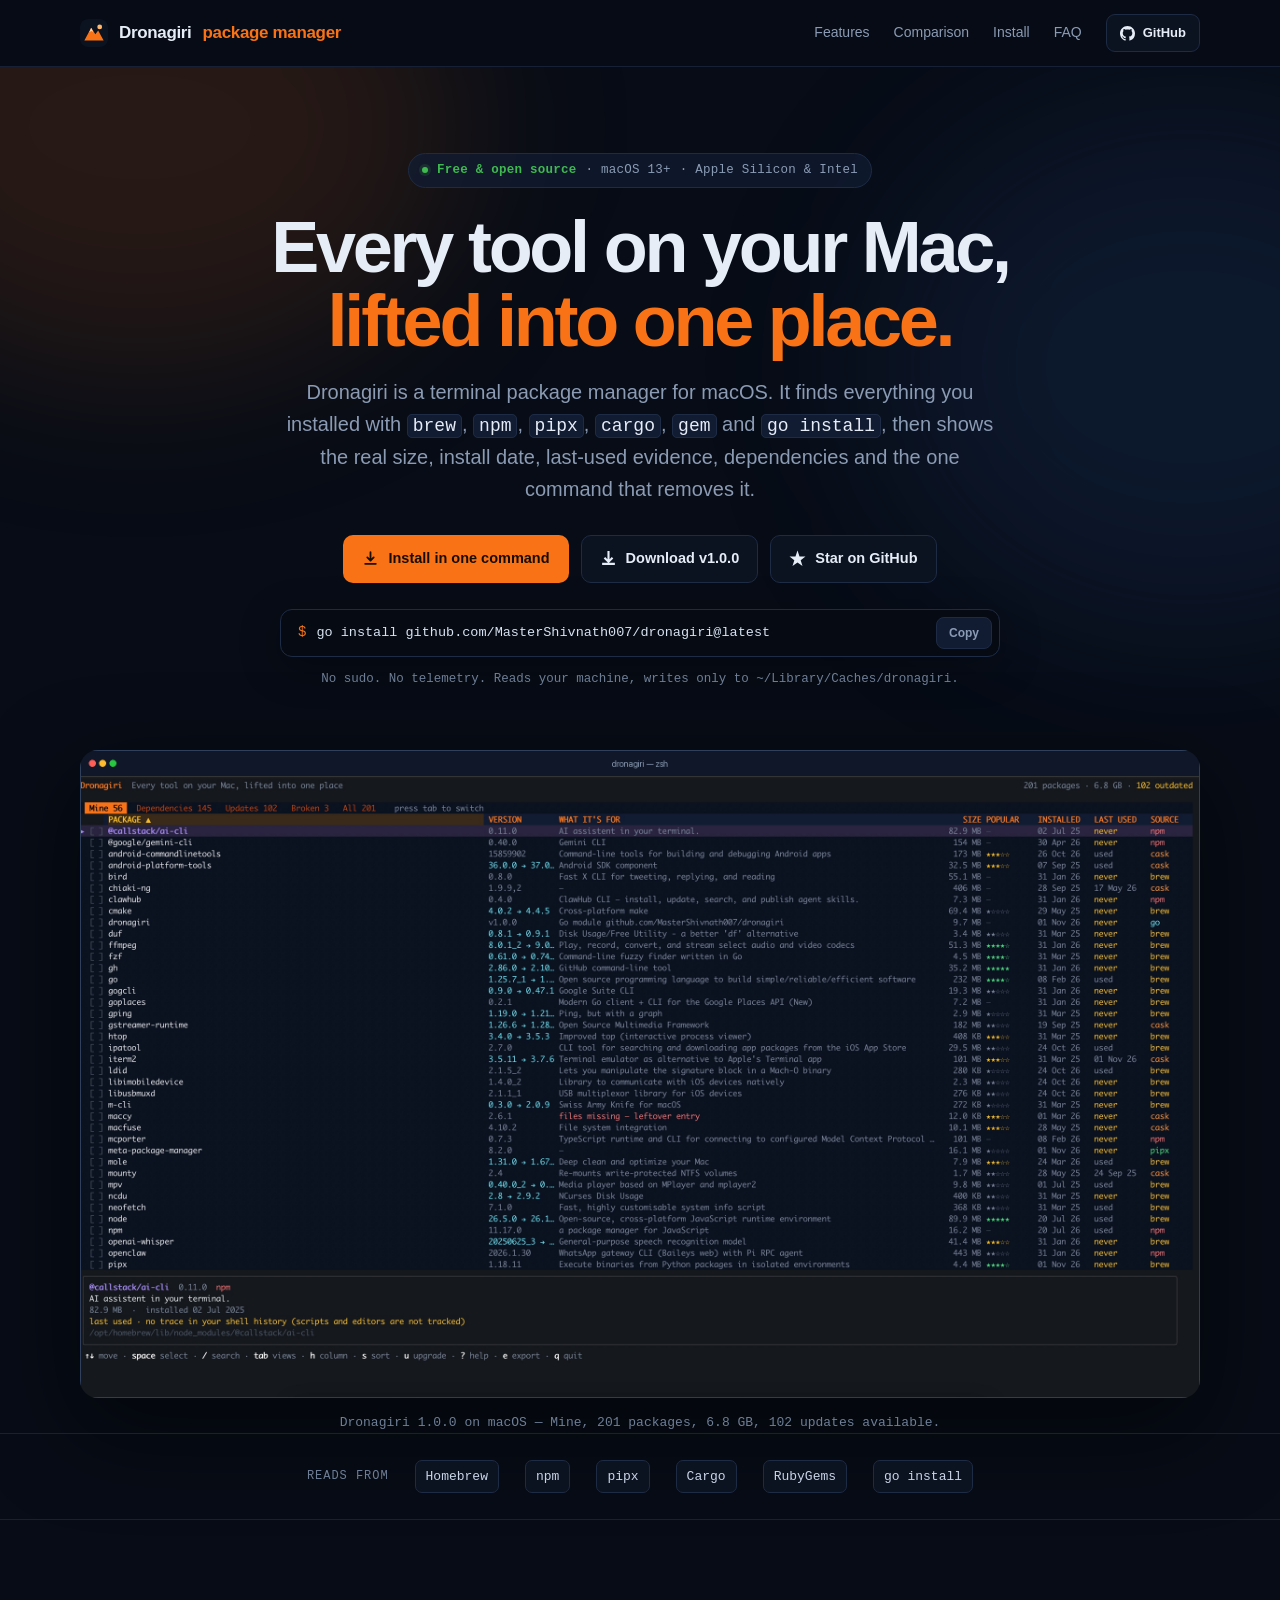
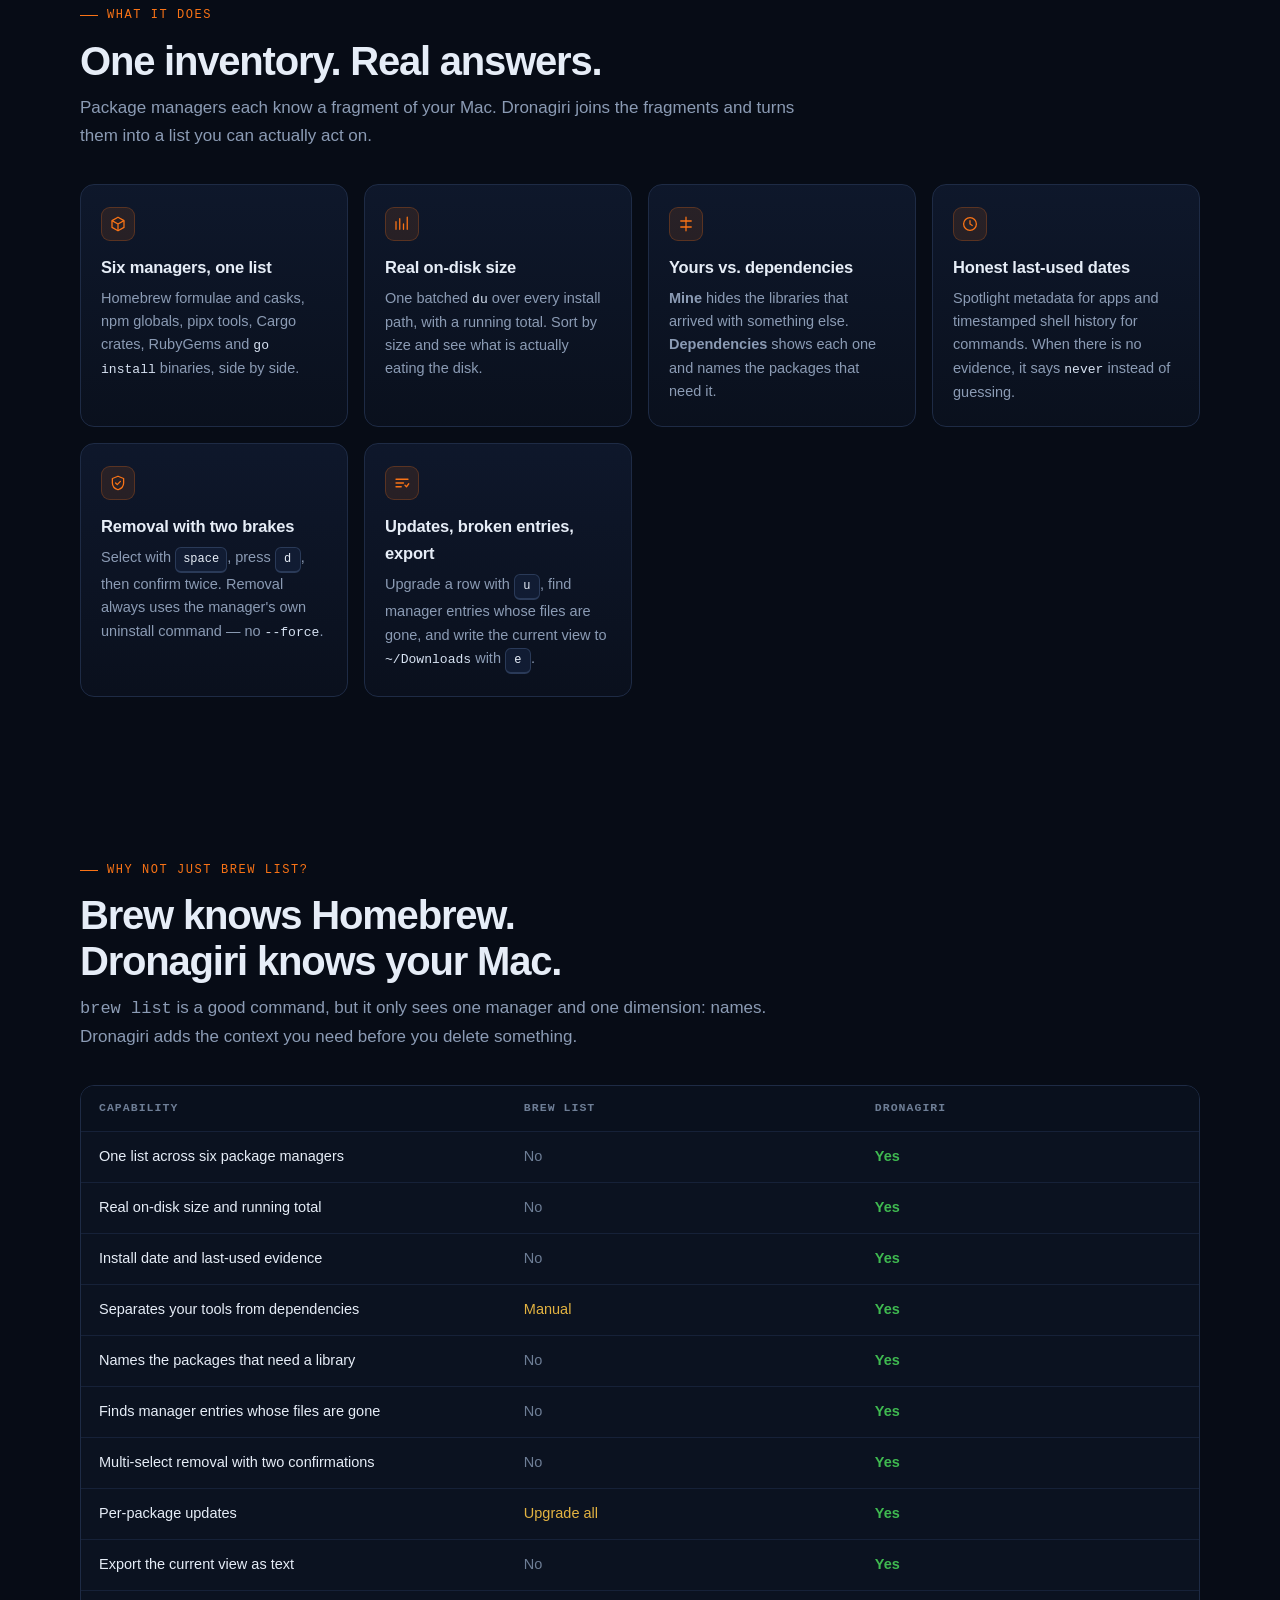
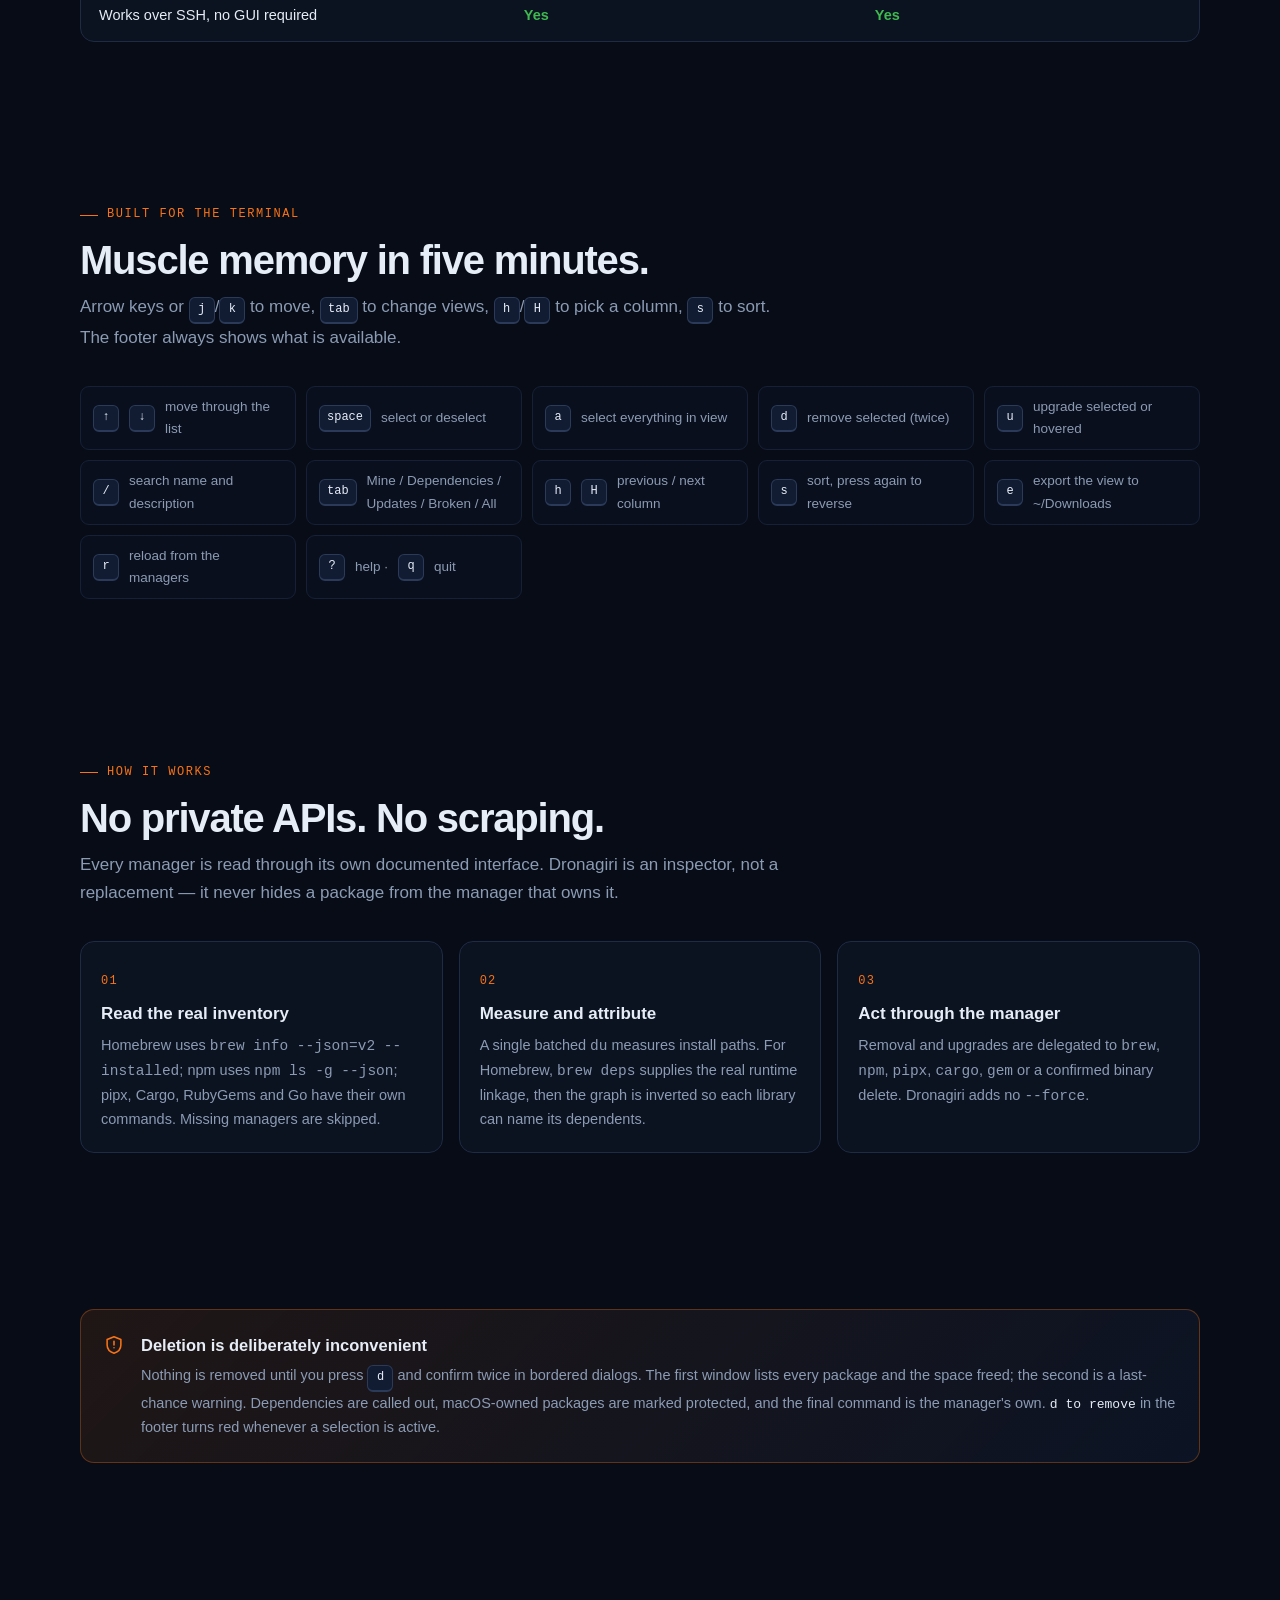
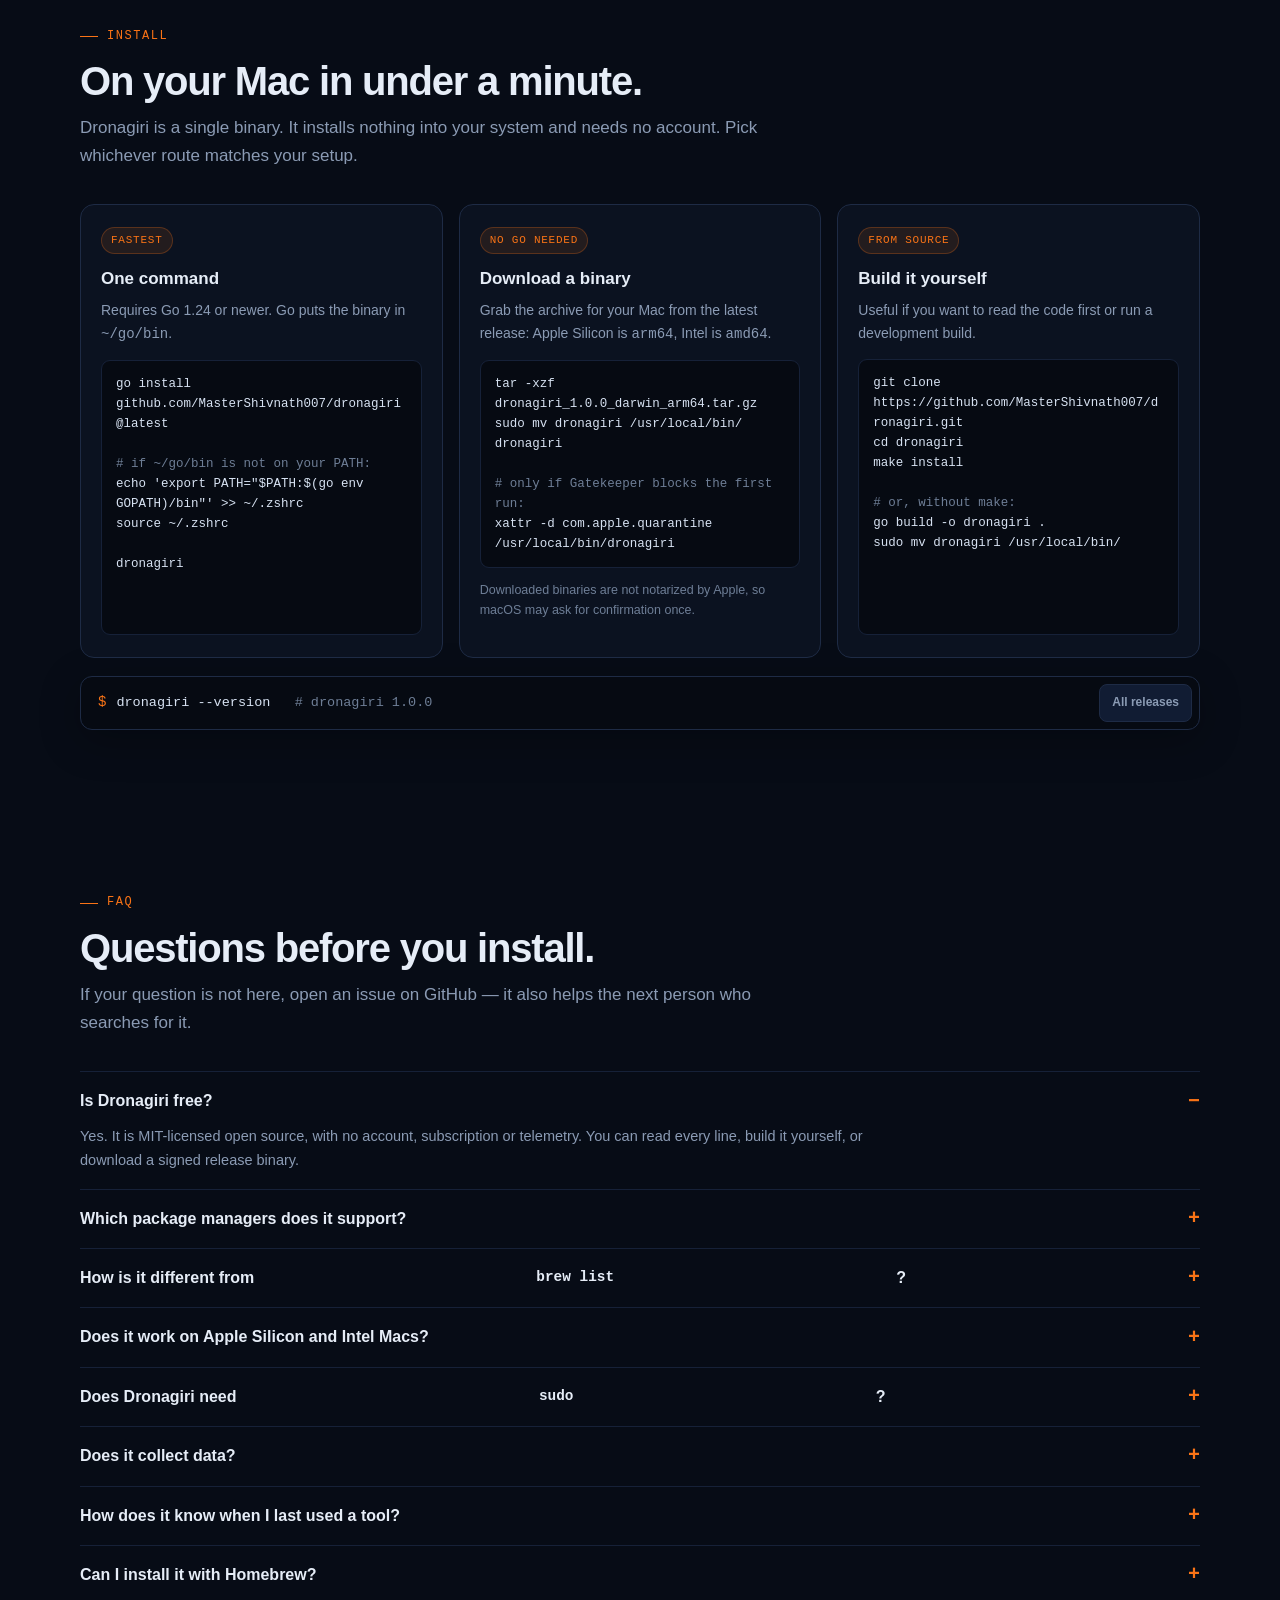
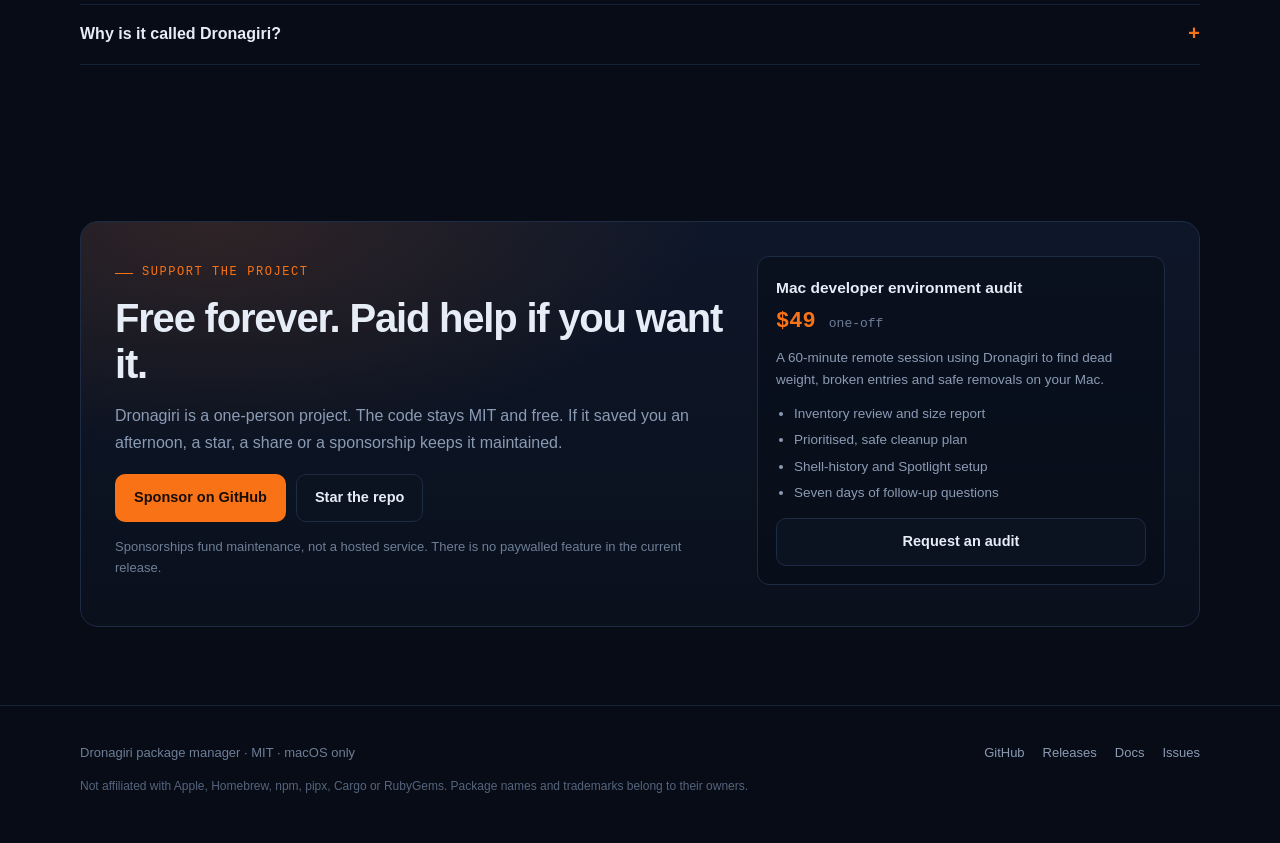
==== docs/index.html @ 725718dc "Add a product site, real screenshot and search metadata The GitHub page now leads with the actual TU" ====
<!doctype html>
<html lang="en">
<head>
<meta charset="utf-8">
<meta name="viewport" content="width=device-width, initial-scale=1">
<title>Dronagiri — macOS package manager for Homebrew, npm, pipx &amp; more</title>
<meta name="description" content="Dronagiri is a free, open-source macOS package manager for the terminal. See every Homebrew formula and cask, npm global, pipx tool, Cargo crate, RubyGem and Go binary in one list — with real disk size, install date, last-used evidence, dependencies and safe uninstall.">
<meta name="keywords" content="macOS package manager, Homebrew uninstaller, brew list alternative, uninstall Homebrew packages, clean up Mac disk space, Cydia for macOS, terminal package manager, npm global uninstall, pipx uninstall, Cargo uninstall, RubyGems, go install, Dronagiri">
<meta name="author" content="MasterShivnath007">
<meta name="robots" content="index, follow, max-image-preview:large">
<meta name="theme-color" content="#0B1220">
<link rel="canonical" href="https://mastershivnath007.github.io/dronagiri/">
<link rel="icon" href="mark.svg" type="image/svg+xml">
<link rel="apple-touch-icon" href="mark.svg">
<link rel="stylesheet" href="style.css">

<meta property="og:type" content="website">
<meta property="og:site_name" content="Dronagiri package manager">
<meta property="og:title" content="Dronagiri — every tool on your Mac, lifted into one place">
<meta property="og:description" content="A free, open-source macOS package manager for the terminal. Inspect and uninstall Homebrew, npm, pipx, Cargo, RubyGems and Go packages — with real sizes, dates, dependencies and two-step safety.">
<meta property="og:url" content="https://mastershivnath007.github.io/dronagiri/">
<meta property="og:image" content="https://mastershivnath007.github.io/dronagiri/og.png">
<meta property="og:image:width" content="1200">
<meta property="og:image:height" content="630">
<meta property="og:image:alt" content="Dronagiri package manager — every tool on your Mac, lifted into one place">

<meta name="twitter:card" content="summary_large_image">
<meta name="twitter:title" content="Dronagiri — macOS package manager for the terminal">
<meta name="twitter:description" content="One list for Homebrew, npm, pipx, Cargo, RubyGems and Go packages. Real sizes, install dates, last used, dependencies and safe removal.">
<meta name="twitter:image" content="https://mastershivnath007.github.io/dronagiri/og.png">

<script type="application/ld+json">
{
  "@context": "https://schema.org",
  "@graph": [
    {
      "@type": "SoftwareApplication",
      "name": "Dronagiri package manager",
      "alternateName": "Dronagiri",
      "applicationCategory": "DeveloperApplication",
      "applicationSubCategory": "Package manager",
      "operatingSystem": "macOS 13 or later",
      "softwareVersion": "1.0.0",
      "description": "A free, open-source macOS package manager for the terminal. It lists Homebrew formulae and casks, npm global packages, pipx tools, Cargo crates, RubyGems and Go binaries in one place, with real disk size, install date, last-used evidence, dependencies and safe removal.",
      "url": "https://mastershivnath007.github.io/dronagiri/",
      "downloadUrl": "https://github.com/MasterShivnath007/dronagiri/releases/latest",
      "codeRepository": "https://github.com/MasterShivnath007/dronagiri",
      "license": "https://opensource.org/licenses/MIT",
      "screenshot": "https://mastershivnath007.github.io/dronagiri/screenshot.png",
      "author": {
        "@type": "Person",
        "name": "MasterShivnath007",
        "url": "https://github.com/MasterShivnath007"
      },
      "offers": {
        "@type": "Offer",
        "price": "0",
        "priceCurrency": "USD"
      }
    },
    {
      "@type": "FAQPage",
      "mainEntity": [
        {
          "@type": "Question",
          "name": "Is Dronagiri free?",
          "acceptedAnswer": {
            "@type": "Answer",
            "text": "Yes. Dronagiri is free and open source under the MIT license. There is no account, no subscription, and no telemetry."
          }
        },
        {
          "@type": "Question",
          "name": "Which package managers does Dronagiri support?",
          "acceptedAnswer": {
            "@type": "Answer",
            "text": "Homebrew formulae and casks, npm global packages, pipx tools, Cargo crates, RubyGems and binaries installed with go install. Managers that are not installed are skipped rather than treated as errors."
          }
        },
        {
          "@type": "Question",
          "name": "How is Dronagiri different from brew list?",
          "acceptedAnswer": {
            "@type": "Answer",
            "text": "brew list only shows Homebrew. Dronagiri combines six package managers into one list and adds real on-disk size, install dates, last-used evidence, dependency attribution, broken-entry detection, multi-select removal, updates and export."
          }
        },
        {
          "@type": "Question",
          "name": "Does Dronagiri work on Apple Silicon and Intel Macs?",
          "acceptedAnswer": {
            "@type": "Answer",
            "text": "Yes. Release builds are provided for arm64 (Apple Silicon) and amd64 (Intel), and the app requires macOS 13 Ventura or later."
          }
        },
        {
          "@type": "Question",
          "name": "Does Dronagiri need sudo?",
          "acceptedAnswer": {
            "@type": "Answer",
            "text": "No for scanning or listing. Removing some casks can ask for your password because macOS owns those files, and Dronagiri always delegates removal to the package manager that installed the package."
          }
        },
        {
          "@type": "Question",
          "name": "Does Dronagiri collect data?",
          "acceptedAnswer": {
            "@type": "Answer",
            "text": "No. Dronagiri has no telemetry. Popularity stars come from Homebrew's public install analytics, which are downloaded in the background and cached locally for 14 days."
          }
        },
        {
          "@type": "Question",
          "name": "Can Dronagiri uninstall npm, pipx, Cargo and RubyGems packages?",
          "acceptedAnswer": {
            "@type": "Answer",
            "text": "Yes. Removal is always delegated to the manager that installed the package: brew uninstall, npm uninstall -g, pipx uninstall, cargo uninstall, gem uninstall, or deleting a go install binary after confirmation."
          }
        },
        {
          "@type": "Question",
          "name": "Can I install Dronagiri with Homebrew?",
          "acceptedAnswer": {
            "@type": "Answer",
            "text": "Not yet. Today you can install it with go install or download a release binary. A Homebrew tap is on the roadmap."
          }
        },
        {
          "@type": "Question",
          "name": "Why is it called Dronagiri?",
          "acceptedAnswer": {
            "@type": "Answer",
            "text": "In the Ramayana, Hanuman cannot identify the Sanjeevani herb, so he lifts the entire Dronagiri mountain and carries it to the battlefield. Dronagiri does the same for your Mac: instead of hunting through six package managers, it lifts the whole inventory into one place."
          }
        }
      ]
    }
  ]
}
</script>
</head>
<body>
<a class="skip" href="#main">Skip to content</a>

<header class="nav">
  <div class="wrap nav-inner">
    <a class="brand" href="./" aria-label="Dronagiri home">
      <img src="mark.svg" alt="" width="28" height="28">
      Dronagiri <span>package manager</span>
    </a>
    <nav class="nav-links" aria-label="Main">
      <a href="#features">Features</a>
      <a href="#compare">Comparison</a>
      <a href="#install">Install</a>
      <a href="#faq">FAQ</a>
      <a class="nav-cta" href="https://github.com/MasterShivnath007/dronagiri" target="_blank" rel="noopener">
        <svg viewBox="0 0 16 16" width="15" height="15" fill="currentColor" aria-hidden="true"><path d="M8 0C3.58 0 0 3.58 0 8c0 3.54 2.29 6.53 5.47 7.59.4.07.55-.17.55-.38 0-.19-.01-.82-.01-1.49-2.01.37-2.53-.49-2.69-.94-.09-.23-.48-.94-.82-1.13-.28-.15-.68-.52-.01-.53.63-.01 1.08.58 1.23.82.72 1.21 1.87.87 2.33.66.07-.52.28-.87.51-1.07-1.78-.2-3.64-.89-3.64-3.95 0-.87.31-1.59.82-2.15-.08-.2-.36-1.02.08-2.12 0 0 .67-.21 2.2.82.64-.18 1.32-.27 2-.27.68 0 1.36.09 2 .27 1.53-1.04 2.2-.82 2.2-.82.44 1.1.16 1.92.08 2.12.51.56.82 1.27.82 2.15 0 3.07-1.87 3.75-3.65 3.95.29.25.54.73.54 1.48 0 1.07-.01 1.93-.01 2.2 0 .21.15.46.55.38A8.01 8.01 0 0 0 16 8c0-4.42-3.58-8-8-8Z"/></svg>
        GitHub
      </a>
    </nav>
  </div>
</header>

<main id="main">

<section class="hero">
  <div class="wrap hero-inner">
    <div class="eyebrow"><span class="dot" aria-hidden="true"></span><b>Free &amp; open source</b> · macOS 13+<span class="hide-sm"> · Apple Silicon &amp; Intel</span></div>
    <h1>Every tool on your Mac,<br><span>lifted into one place.</span></h1>
    <p class="lede">
      Dronagiri is a terminal package manager for macOS. It finds everything you
      installed with <code>brew</code>, <code>npm</code>, <code>pipx</code>,
      <code>cargo</code>, <code>gem</code> and <code>go install</code>, then shows
      the real size, install date, last-used evidence, dependencies and the one
      command that removes it.
    </p>
    <div class="hero-actions">
      <a class="btn btn-primary" href="#install">
        <svg viewBox="0 0 16 16" fill="none" stroke="currentColor" stroke-width="1.7" aria-hidden="true"><path d="M8 2v8m0 0 3-3M8 10 5 7M3 13h10" stroke-linecap="round" stroke-linejoin="round"/></svg>
        Install in one command
      </a>
      <a class="btn btn-ghost" href="https://github.com/MasterShivnath007/dronagiri/releases/latest" target="_blank" rel="noopener">
        <svg viewBox="0 0 16 16" fill="currentColor" aria-hidden="true"><path d="M8 12.5 3.5 8l1.4-1.4L7 8.7V1h2v7.7l2.1-2.1L12.5 8 8 12.5ZM2 14v-2h12v2H2Z"/></svg>
        Download v1.0.0
      </a>
      <a class="btn btn-ghost" href="https://github.com/MasterShivnath007/dronagiri" target="_blank" rel="noopener">
        <svg viewBox="0 0 16 16" fill="currentColor" aria-hidden="true"><path d="M8 .5 9.9 6l5.6.2-4.5 3.4 1.7 5.4L8 11.7 3.3 15l1.7-5.4L.5 6.2 6.1 6 8 .5Z"/></svg>
        Star on GitHub
      </a>
    </div>
    <div class="cmd">
      <span class="prompt" aria-hidden="true">$</span>
      <code id="install-cmd">go install github.com/MasterShivnath007/dronagiri@latest</code>
      <button class="copy" type="button" data-copy="go install github.com/MasterShivnath007/dronagiri@latest">Copy</button>
    </div>
    <p class="hero-note">No sudo. No telemetry. Reads your machine, writes only to ~/Library/Caches/dronagiri.</p>
  </div>
</section>

<figure class="wrap shot">
  <img src="screenshot.png" width="2400" height="1388" alt="Dronagiri package manager running in Terminal on macOS: a navy table of 201 packages with orange tabs, sizes, popularity stars, install dates and a detail panel for @callstack/ai-cli.">
  <figcaption>Dronagiri 1.0.0 on macOS — Mine, 201 packages, 6.8 GB, 102 updates available.</figcaption>
</figure>

<div class="managers">
  <div class="wrap managers-inner">
    <span class="managers-label">Reads from</span>
    <span class="chip">Homebrew</span>
    <span class="chip">npm</span>
    <span class="chip">pipx</span>
    <span class="chip">Cargo</span>
    <span class="chip">RubyGems</span>
    <span class="chip">go install</span>
  </div>
</div>

<section id="features">
  <div class="wrap">
    <div class="section-head">
      <div class="kicker">What it does</div>
      <h2>One inventory. Real answers.</h2>
      <p>Package managers each know a fragment of your Mac. Dronagiri joins the fragments and turns them into a list you can actually act on.</p>
    </div>
    <div class="grid">
      <article class="card">
        <div class="icon"><svg viewBox="0 0 24 24" fill="none" stroke="currentColor" stroke-width="1.7" aria-hidden="true"><path d="M4 7.5 12 3l8 4.5v9L12 21l-8-4.5v-9Z" stroke-linejoin="round"/><path d="m4 7.5 8 4.5 8-4.5M12 12v9" stroke-linejoin="round"/></svg></div>
        <h3>Six managers, one list</h3>
        <p>Homebrew formulae and casks, npm globals, pipx tools, Cargo crates, RubyGems and <code>go install</code> binaries, side by side.</p>
      </article>
      <article class="card">
        <div class="icon"><svg viewBox="0 0 24 24" fill="none" stroke="currentColor" stroke-width="1.7" aria-hidden="true"><path d="M4 19V9m5 10V5m5 14v-7m5 7V3" stroke-linecap="round"/></svg></div>
        <h3>Real on-disk size</h3>
        <p>One batched <code>du</code> over every install path, with a running total. Sort by size and see what is actually eating the disk.</p>
      </article>
      <article class="card">
        <div class="icon"><svg viewBox="0 0 24 24" fill="none" stroke="currentColor" stroke-width="1.7" aria-hidden="true"><path d="M12 3v18M5 8h14M5 16h14" stroke-linecap="round"/></svg></div>
        <h3>Yours vs. dependencies</h3>
        <p><strong>Mine</strong> hides the libraries that arrived with something else. <strong>Dependencies</strong> shows each one and names the packages that need it.</p>
      </article>
      <article class="card">
        <div class="icon"><svg viewBox="0 0 24 24" fill="none" stroke="currentColor" stroke-width="1.7" aria-hidden="true"><circle cx="12" cy="12" r="8.5"/><path d="M12 7.5V12l3 2" stroke-linecap="round"/></svg></div>
        <h3>Honest last-used dates</h3>
        <p>Spotlight metadata for apps and timestamped shell history for commands. When there is no evidence, it says <code>never</code> instead of guessing.</p>
      </article>
      <article class="card">
        <div class="icon"><svg viewBox="0 0 24 24" fill="none" stroke="currentColor" stroke-width="1.7" aria-hidden="true"><path d="M12 3 4.5 6v6c0 4.4 3 7.5 7.5 9 4.5-1.5 7.5-4.6 7.5-9V6L12 3Z" stroke-linejoin="round"/><path d="m8.8 12 2.2 2.2 4.2-4.4" stroke-linecap="round" stroke-linejoin="round"/></svg></div>
        <h3>Removal with two brakes</h3>
        <p>Select with <kbd>space</kbd>, press <kbd>d</kbd>, then confirm twice. Removal always uses the manager's own uninstall command — no <code>--force</code>.</p>
      </article>
      <article class="card">
        <div class="icon"><svg viewBox="0 0 24 24" fill="none" stroke="currentColor" stroke-width="1.7" aria-hidden="true"><path d="M4 7h16M4 12h10M4 17h7" stroke-linecap="round"/><path d="m16 15 2 2 3-4" stroke-linecap="round" stroke-linejoin="round"/></svg></div>
        <h3>Updates, broken entries, export</h3>
        <p>Upgrade a row with <kbd>u</kbd>, find manager entries whose files are gone, and write the current view to <code>~/Downloads</code> with <kbd>e</kbd>.</p>
      </article>
    </div>
  </div>
</section>

<section id="compare">
  <div class="wrap">
    <div class="section-head">
      <div class="kicker">Why not just brew list?</div>
      <h2>Brew knows Homebrew.<br>Dronagiri knows your Mac.</h2>
      <p><code>brew list</code> is a good command, but it only sees one manager and one dimension: names. Dronagiri adds the context you need before you delete something.</p>
    </div>
    <div class="compare" role="region" aria-label="Comparison of brew list and Dronagiri" tabindex="0">
      <table>
        <thead>
          <tr><th scope="col">Capability</th><th scope="col">brew list</th><th scope="col">Dronagiri</th></tr>
        </thead>
        <tbody>
          <tr><td>One list across six package managers</td><td class="no">No</td><td class="yes">Yes</td></tr>
          <tr><td>Real on-disk size and running total</td><td class="no">No</td><td class="yes">Yes</td></tr>
          <tr><td>Install date and last-used evidence</td><td class="no">No</td><td class="yes">Yes</td></tr>
          <tr><td>Separates your tools from dependencies</td><td class="partial">Manual</td><td class="yes">Yes</td></tr>
          <tr><td>Names the packages that need a library</td><td class="no">No</td><td class="yes">Yes</td></tr>
          <tr><td>Finds manager entries whose files are gone</td><td class="no">No</td><td class="yes">Yes</td></tr>
          <tr><td>Multi-select removal with two confirmations</td><td class="no">No</td><td class="yes">Yes</td></tr>
          <tr><td>Per-package updates</td><td class="partial">Upgrade all</td><td class="yes">Yes</td></tr>
          <tr><td>Export the current view as text</td><td class="no">No</td><td class="yes">Yes</td></tr>
          <tr><td>Works over SSH, no GUI required</td><td class="yes">Yes</td><td class="yes">Yes</td></tr>
        </tbody>
      </table>
    </div>
  </div>
</section>

<section id="keys">
  <div class="wrap">
    <div class="section-head">
      <div class="kicker">Built for the terminal</div>
      <h2>Muscle memory in five minutes.</h2>
      <p>Arrow keys or <kbd>j</kbd>/<kbd>k</kbd> to move, <kbd>tab</kbd> to change views, <kbd>h</kbd>/<kbd>H</kbd> to pick a column, <kbd>s</kbd> to sort. The footer always shows what is available.</p>
    </div>
    <div class="keys">
      <div class="key"><kbd>↑</kbd><kbd>↓</kbd> move through the list</div>
      <div class="key"><kbd>space</kbd> select or deselect</div>
      <div class="key"><kbd>a</kbd> select everything in view</div>
      <div class="key"><kbd>d</kbd> remove selected (twice)</div>
      <div class="key"><kbd>u</kbd> upgrade selected or hovered</div>
      <div class="key"><kbd>/</kbd> search name and description</div>
      <div class="key"><kbd>tab</kbd> Mine / Dependencies / Updates / Broken / All</div>
      <div class="key"><kbd>h</kbd><kbd>H</kbd> previous / next column</div>
      <div class="key"><kbd>s</kbd> sort, press again to reverse</div>
      <div class="key"><kbd>e</kbd> export the view to ~/Downloads</div>
      <div class="key"><kbd>r</kbd> reload from the managers</div>
      <div class="key"><kbd>?</kbd> help · <kbd>q</kbd> quit</div>
    </div>
  </div>
</section>

<section id="how">
  <div class="wrap">
    <div class="section-head">
      <div class="kicker">How it works</div>
      <h2>No private APIs. No scraping.</h2>
      <p>Every manager is read through its own documented interface. Dronagiri is an inspector, not a replacement — it never hides a package from the manager that owns it.</p>
    </div>
    <div class="steps">
      <article class="step">
        <h3>Read the real inventory</h3>
        <p>Homebrew uses <code>brew info --json=v2 --installed</code>; npm uses <code>npm ls -g --json</code>; pipx, Cargo, RubyGems and Go have their own commands. Missing managers are skipped.</p>
      </article>
      <article class="step">
        <h3>Measure and attribute</h3>
        <p>A single batched <code>du</code> measures install paths. For Homebrew, <code>brew deps</code> supplies the real runtime linkage, then the graph is inverted so each library can name its dependents.</p>
      </article>
      <article class="step">
        <h3>Act through the manager</h3>
        <p>Removal and upgrades are delegated to <code>brew</code>, <code>npm</code>, <code>pipx</code>, <code>cargo</code>, <code>gem</code> or a confirmed binary delete. Dronagiri adds no <code>--force</code>.</p>
      </article>
    </div>
  </div>
</section>

<section id="safety">
  <div class="wrap">
    <div class="callout">
      <svg viewBox="0 0 24 24" fill="none" stroke="currentColor" stroke-width="1.7" aria-hidden="true"><path d="M12 3 4.5 6v6c0 4.4 3 7.5 7.5 9 4.5-1.5 7.5-4.6 7.5-9V6L12 3Z" stroke-linejoin="round"/><path d="M12 8v4m0 3h.01" stroke-linecap="round"/></svg>
      <div>
        <h3>Deletion is deliberately inconvenient</h3>
        <p>Nothing is removed until you press <kbd>d</kbd> and confirm twice in bordered dialogs. The first window lists every package and the space freed; the second is a last-chance warning. Dependencies are called out, macOS-owned packages are marked protected, and the final command is the manager's own. <code>d to remove</code> in the footer turns red whenever a selection is active.</p>
      </div>
    </div>
  </div>
</section>

<section id="install">
  <div class="wrap">
    <div class="section-head">
      <div class="kicker">Install</div>
      <h2>On your Mac in under a minute.</h2>
      <p>Dronagiri is a single binary. It installs nothing into your system and needs no account. Pick whichever route matches your setup.</p>
    </div>
    <div class="install-grid">
      <article class="install-card">
        <span class="tag">Fastest</span>
        <h3>One command</h3>
        <p>Requires Go 1.24 or newer. Go puts the binary in <code>~/go/bin</code>.</p>
        <pre><code>go install github.com/MasterShivnath007/dronagiri@latest

<span class="c"># if ~/go/bin is not on your PATH:</span>
echo 'export PATH="$PATH:$(go env GOPATH)/bin"' &gt;&gt; ~/.zshrc
source ~/.zshrc

dronagiri</code></pre>
      </article>
      <article class="install-card">
        <span class="tag">No Go needed</span>
        <h3>Download a binary</h3>
        <p>Grab the archive for your Mac from the latest release: Apple Silicon is <code>arm64</code>, Intel is <code>amd64</code>.</p>
        <pre><code>tar -xzf dronagiri_1.0.0_darwin_arm64.tar.gz
sudo mv dronagiri /usr/local/bin/
dronagiri

<span class="c"># only if Gatekeeper blocks the first run:</span>
xattr -d com.apple.quarantine /usr/local/bin/dronagiri</code></pre>
        <p class="note">Downloaded binaries are not notarized by Apple, so macOS may ask for confirmation once.</p>
      </article>
      <article class="install-card">
        <span class="tag">From source</span>
        <h3>Build it yourself</h3>
        <p>Useful if you want to read the code first or run a development build.</p>
        <pre><code>git clone https://github.com/MasterShivnath007/dronagiri.git
cd dronagiri
make install

<span class="c"># or, without make:</span>
go build -o dronagiri .
sudo mv dronagiri /usr/local/bin/</code></pre>
      </article>
    </div>
    <div class="cmd" style="margin-left:0;margin-right:0;max-width:none;margin-top:18px">
      <span class="prompt" aria-hidden="true">$</span>
      <code>dronagiri --version &nbsp; <span style="color:#6e7e96"># dronagiri 1.0.0</span></code>
      <a class="copy" href="https://github.com/MasterShivnath007/dronagiri/releases/latest" target="_blank" rel="noopener" style="text-decoration:none">All releases</a>
    </div>
  </div>
</section>

<section id="faq">
  <div class="wrap">
    <div class="section-head">
      <div class="kicker">FAQ</div>
      <h2>Questions before you install.</h2>
      <p>If your question is not here, open an issue on GitHub — it also helps the next person who searches for it.</p>
    </div>
    <div class="faq">
      <details open>
        <summary>Is Dronagiri free?</summary>
        <p>Yes. It is MIT-licensed open source, with no account, subscription or telemetry. You can read every line, build it yourself, or download a signed release binary.</p>
      </details>
      <details>
        <summary>Which package managers does it support?</summary>
        <p>Homebrew formulae and casks, npm global packages, pipx tools, Cargo crates, RubyGems and binaries installed with <code>go install</code>. Managers that are not installed are skipped rather than treated as errors, so a Mac with only Homebrew still works.</p>
      </details>
      <details>
        <summary>How is it different from <code>brew list</code>?</summary>
        <p><code>brew list</code> only sees Homebrew and only prints names. Dronagiri combines six managers into one table and adds real on-disk size, install dates, last-used evidence, dependency attribution, broken-entry detection, multi-select removal, per-package updates and export.</p>
      </details>
      <details>
        <summary>Does it work on Apple Silicon and Intel Macs?</summary>
        <p>Yes. Releases include separate <code>arm64</code> (Apple Silicon) and <code>amd64</code> (Intel) builds. The minimum is macOS 13 Ventura, and it runs over SSH without a GUI.</p>
      </details>
      <details>
        <summary>Does Dronagiri need <code>sudo</code>?</summary>
        <p>No for scanning or listing. Removing some casks can ask for your password because macOS owns those files. Dronagiri never deletes package files itself — it calls the manager that installed the package.</p>
      </details>
      <details>
        <summary>Does it collect data?</summary>
        <p>No. There is no telemetry. Popularity stars come from Homebrew's public install analytics; the datasets are downloaded in the background and cached locally for 14 days. Nothing about your installed packages is sent anywhere.</p>
      </details>
      <details>
        <summary>How does it know when I last used a tool?</summary>
        <p>It uses two honest signals: Spotlight's <code>kMDItemLastUsedDate</code> for <code>.app</code> bundles, and timestamped shell history for commands. When neither exists it shows <code>never</code> — meaning no trace in your history, not proof that the tool is unused. The detail panel spells this out.</p>
      </details>
      <details>
        <summary>Can I install it with Homebrew?</summary>
        <p>Not yet. Today the options are <code>go install</code>, a release binary, or building from source. A Homebrew tap is on the roadmap.</p>
      </details>
      <details>
        <summary>Why is it called Dronagiri?</summary>
        <p>In the Ramayana, Hanuman cannot tell which herb will save Lakshmana, so he lifts the entire Dronagiri mountain and carries it to the battlefield. That is the idea here: instead of hunting through six package managers, lift the whole inventory into one place and choose from it.</p>
      </details>
    </div>
  </div>
</section>

<section id="support">
  <div class="wrap">
    <div class="support">
      <div class="support-grid">
        <div>
          <div class="kicker">Support the project</div>
          <h2>Free forever. Paid help if you want it.</h2>
          <p>Dronagiri is a one-person project. The code stays MIT and free. If it saved you an afternoon, a star, a share or a sponsorship keeps it maintained.</p>
          <div class="support-actions">
            <a class="btn btn-primary" href="https://github.com/sponsors/MasterShivnath007" target="_blank" rel="noopener">Sponsor on GitHub</a>
            <a class="btn btn-ghost" href="https://github.com/MasterShivnath007/dronagiri" target="_blank" rel="noopener">Star the repo</a>
          </div>
          <p style="font-size:13px;color:var(--faint);margin-top:14px">Sponsorships fund maintenance, not a hosted service. There is no paywalled feature in the current release.</p>
        </div>
        <div class="support-box">
          <h3>Mac developer environment audit</h3>
          <div class="price">$49 <span style="font-size:13px;color:var(--faint);font-weight:400">one-off</span></div>
          <p>A 60-minute remote session using Dronagiri to find dead weight, broken entries and safe removals on your Mac.</p>
          <ul>
            <li>Inventory review and size report</li>
            <li>Prioritised, safe cleanup plan</li>
            <li>Shell-history and Spotlight setup</li>
            <li>Seven days of follow-up questions</li>
          </ul>
          <a class="btn btn-ghost" style="width:100%" href="https://github.com/MasterShivnath007/dronagiri/issues/new?title=Mac%20cleanup%20request&body=What%20would%20you%20like%20cleaned%20up%3F%0A%0AMac%20model%3A%0AmacOS%20version%3A%0AApprox.%20free%20space%3A" target="_blank" rel="noopener">Request an audit</a>
        </div>
      </div>
    </div>
  </div>
</section>

</main>

<footer>
  <div class="wrap footer-inner">
    <div>Dronagiri package manager · MIT · macOS only</div>
    <div class="footer-links">
      <a href="https://github.com/MasterShivnath007/dronagiri">GitHub</a>
      <a href="https://github.com/MasterShivnath007/dronagiri/releases/latest">Releases</a>
      <a href="https://github.com/MasterShivnath007/dronagiri/blob/main/README.md">Docs</a>
      <a href="https://github.com/MasterShivnath007/dronagiri/issues">Issues</a>
    </div>
  </div>
  <div class="wrap" style="margin-top:14px;color:#55647c;font-size:12px">Not affiliated with Apple, Homebrew, npm, pipx, Cargo or RubyGems. Package names and trademarks belong to their owners.</div>
</footer>

<script>
  document.querySelectorAll('[data-copy]').forEach(function (button) {
    button.addEventListener('click', function () {
      var text = button.getAttribute('data-copy');
      var done = function () {
        var old = button.textContent;
        button.textContent = 'Copied';
        button.classList.add('done');
        window.setTimeout(function () {
          button.textContent = old;
          button.classList.remove('done');
        }, 1600);
      };
      if (navigator.clipboard && window.isSecureContext) {
        navigator.clipboard.writeText(text).then(done, fallback);
      } else {
        fallback();
      }
      function fallback() {
        var area = document.createElement('textarea');
        area.value = text;
        area.style.position = 'fixed';
        area.style.opacity = '0';
        document.body.appendChild(area);
        area.select();
        try { document.execCommand('copy'); done(); } catch (e) {}
        document.body.removeChild(area);
      }
    });
  });
</script>
</body>
</html>
---- docs/style.css ----
:root {
  color-scheme: dark;
  --bg: #070c16;
  --panel: #0b1220;
  --panel-2: #111c33;
  --panel-3: #16233d;
  --line: #1e2b45;
  --line-soft: #162138;
  --text: #e6edf7;
  --muted: #8b9bb4;
  --faint: #6e7e96;
  --orange: #f97316;
  --orange-soft: #ffb86b;
  --gold: #e3b341;
  --green: #3fb950;
  --red: #f85149;
  --mono: ui-monospace, SFMono-Regular, "SF Mono", Menlo, Consolas, "Liberation Mono", monospace;
  --sans: -apple-system, BlinkMacSystemFont, "Segoe UI", Helvetica, Arial, sans-serif;
  --shadow: 0 30px 90px rgba(0, 0, 0, .55);
}

* { box-sizing: border-box; }
html { scroll-behavior: smooth; }
body {
  margin: 0;
  background: var(--bg);
  color: var(--text);
  font-family: var(--sans);
  font-size: 16px;
  line-height: 1.65;
  -webkit-font-smoothing: antialiased;
  text-rendering: optimizeLegibility;
}
a { color: var(--orange-soft); text-decoration: none; }
a:hover { color: #ffd7a8; }
img { max-width: 100%; height: auto; }
code, kbd, pre { font-family: var(--mono); }
::selection { background: rgba(249, 115, 22, .32); color: #fff; }

.wrap { width: min(1120px, calc(100% - 48px)); margin: 0 auto; }
.skip { position: absolute; left: -999px; top: 0; background: var(--orange); color: #111; padding: 8px 14px; border-radius: 0 0 8px 0; z-index: 20; }
.skip:focus { left: 0; }

/* nav */
.nav {
  position: sticky;
  top: 0;
  z-index: 10;
  background: rgba(7, 12, 22, .82);
  backdrop-filter: blur(14px);
  -webkit-backdrop-filter: blur(14px);
  border-bottom: 1px solid var(--line-soft);
}
.nav-inner { display: flex; align-items: center; gap: 18px; height: 66px; }
.brand { display: flex; align-items: center; gap: 11px; color: var(--text); font-weight: 700; letter-spacing: -.02em; font-size: 17px; white-space: nowrap; }
.brand img { width: 28px; height: 28px; border-radius: 8px; }
.brand span { color: var(--orange); font-weight: 600; }
.nav-links { display: flex; align-items: center; gap: 24px; margin-left: auto; font-size: 14px; color: var(--muted); }
.nav-links a { color: var(--muted); }
.nav-links a:hover { color: var(--text); }
.nav-cta { display: inline-flex; align-items: center; gap: 8px; border: 1px solid var(--line); background: var(--panel); color: var(--text) !important; padding: 7px 13px; border-radius: 9px; font-size: 13px; font-weight: 600; }
.nav-cta:hover { border-color: var(--orange); background: var(--panel-2); }

/* hero */
.hero { position: relative; padding: 86px 0 30px; overflow: hidden; }
.hero::before,
.hero::after { content: ""; position: absolute; pointer-events: none; border-radius: 50%; filter: blur(90px); z-index: -1; }
.hero::before { width: 640px; height: 480px; left: -180px; top: -180px; background: rgba(249, 115, 22, .13); }
.hero::after { width: 620px; height: 520px; right: -220px; top: 40px; background: rgba(46, 86, 160, .16); }
.hero-inner { max-width: 880px; margin: 0 auto; text-align: center; }
.eyebrow {
  display: inline-flex; align-items: center; gap: 9px;
  font-family: var(--mono); font-size: 12.5px; letter-spacing: .02em;
  color: var(--muted); background: rgba(17, 28, 51, .72);
  border: 1px solid var(--line); border-radius: 999px; padding: 6px 13px;
}
.eyebrow b { color: var(--green); font-weight: 600; }
.dot { width: 6px; height: 6px; border-radius: 50%; background: var(--green); box-shadow: 0 0 0 3px rgba(63, 185, 80, .14); }
h1 {
  margin: 22px 0 18px;
  font-size: clamp(40px, 6.6vw, 72px);
  line-height: 1.03;
  letter-spacing: -.045em;
  font-weight: 800;
}
h1 span { color: var(--orange); }
.lede { max-width: 730px; margin: 0 auto; color: var(--muted); font-size: clamp(16px, 1.9vw, 20px); line-height: 1.6; }
.lede code { color: var(--text); background: var(--panel-2); border: 1px solid var(--line); border-radius: 5px; padding: 1px 5px; font-size: .9em; }
.hero-actions { display: flex; flex-wrap: wrap; justify-content: center; gap: 12px; margin-top: 30px; }
.btn {
  display: inline-flex; align-items: center; justify-content: center; gap: 9px;
  border-radius: 10px; padding: 11px 18px; font-weight: 650; font-size: 14.5px;
  border: 1px solid transparent; transition: transform .12s ease, background .12s ease, border-color .12s ease;
}
.btn:hover { transform: translateY(-1px); }
.btn-primary { background: var(--orange); color: #180d04; }
.btn-primary:hover { background: #ff8a3d; color: #180d04; }
.btn-ghost { background: var(--panel); border-color: var(--line); color: var(--text); }
.btn-ghost:hover { background: var(--panel-2); border-color: #2e4166; color: var(--text); }
.btn svg { width: 17px; height: 17px; }

.cmd {
  display: flex; align-items: center; gap: 10px;
  max-width: 720px; margin: 26px auto 0;
  background: #060a12; border: 1px solid var(--line); border-radius: 12px;
  padding: 7px 7px 7px 17px; text-align: left;
  box-shadow: 0 10px 40px rgba(0, 0, 0, .28);
}
.cmd .prompt { color: var(--orange); font-family: var(--mono); font-size: 14px; }
.cmd code { flex: 1; min-width: 0; overflow-x: auto; white-space: nowrap; color: #d7e2f2; font-size: 13.5px; }
.copy {
  flex: none; border: 1px solid var(--line); background: var(--panel-2); color: var(--muted);
  font-size: 12px; font-weight: 600; padding: 8px 12px; border-radius: 8px; cursor: pointer;
}
.copy:hover { color: var(--text); border-color: #31466f; }
.copy.done { color: var(--green); border-color: rgba(63, 185, 80, .5); }
.hero-note { color: var(--faint); font-size: 12.5px; font-family: var(--mono); margin-top: 12px; }

/* screenshot */
.shot { padding: 18px 0 0; }
.shot img { display: block; width: 100%; border-radius: 18px; box-shadow: var(--shadow); }
.shot figcaption { text-align: center; color: var(--faint); font-size: 13px; margin-top: 14px; font-family: var(--mono); }

/* sections */
section { padding: 78px 0; }
.section-head { max-width: 720px; margin-bottom: 34px; }
.kicker { display: inline-flex; align-items: center; gap: 9px; font-family: var(--mono); font-size: 12px; letter-spacing: .13em; text-transform: uppercase; color: var(--orange); margin-bottom: 12px; }
.kicker::before { content: ""; width: 18px; height: 1px; background: var(--orange); }
h2 { margin: 0 0 10px; font-size: clamp(28px, 3.6vw, 40px); line-height: 1.15; letter-spacing: -.03em; }
.section-head p { margin: 0; color: var(--muted); font-size: 17px; }

/* managers strip */
.managers { border-top: 1px solid var(--line-soft); border-bottom: 1px solid var(--line-soft); padding: 26px 0; }
.managers-inner { display: flex; flex-wrap: wrap; align-items: center; gap: 14px 26px; justify-content: center; }
.managers-label { color: var(--faint); font-family: var(--mono); font-size: 12px; letter-spacing: .08em; text-transform: uppercase; }
.chip { color: #c9d5e6; font-family: var(--mono); font-size: 13px; border: 1px solid var(--line); background: var(--panel); padding: 5px 10px; border-radius: 7px; }

/* feature grid */
.grid { display: grid; grid-template-columns: repeat(auto-fit, minmax(250px, 1fr)); gap: 16px; }
.card {
  background: linear-gradient(180deg, rgba(17, 28, 51, .72), rgba(11, 18, 32, .72));
  border: 1px solid var(--line); border-radius: 14px; padding: 22px 20px;
}
.card:hover { border-color: #2c4067; }
.icon { width: 34px; height: 34px; border-radius: 9px; display: grid; place-items: center; background: rgba(249, 115, 22, .11); border: 1px solid rgba(249, 115, 22, .24); color: var(--orange); margin-bottom: 13px; }
.icon svg { width: 18px; height: 18px; }
.card h3 { margin: 0 0 6px; font-size: 16.5px; letter-spacing: -.01em; }
.card p { margin: 0; color: var(--muted); font-size: 14.5px; line-height: 1.6; }
.card p code { color: #d7e2f2; font-size: .9em; }

/* comparison */
.compare { border: 1px solid var(--line); border-radius: 14px; overflow: auto; background: var(--panel); }
table { width: 100%; border-collapse: collapse; min-width: 620px; font-size: 14.5px; }
th, td { text-align: left; padding: 13px 18px; border-bottom: 1px solid var(--line-soft); vertical-align: top; }
th { color: var(--faint); font-family: var(--mono); font-size: 11.5px; text-transform: uppercase; letter-spacing: .09em; font-weight: 600; background: #09101d; }
tr:last-child td { border-bottom: 0; }
td:first-child { color: var(--text); width: 38%; }
td { color: var(--muted); }
.yes { color: var(--green); font-weight: 700; }
.no { color: var(--faint); }
.partial { color: var(--gold); }

/* how it works */
.steps { display: grid; grid-template-columns: repeat(auto-fit, minmax(250px, 1fr)); gap: 16px; counter-reset: step; }
.step { position: relative; border: 1px solid var(--line); border-radius: 14px; background: var(--panel); padding: 24px 20px 20px; }
.step::before { counter-increment: step; content: "0" counter(step); font-family: var(--mono); color: var(--orange); font-size: 12px; letter-spacing: .1em; }
.step h3 { margin: 8px 0 6px; font-size: 17px; }
.step p { margin: 0; color: var(--muted); font-size: 14.5px; }

/* keys */
.keys { display: grid; grid-template-columns: repeat(auto-fit, minmax(210px, 1fr)); gap: 10px; }
.key { display: flex; align-items: center; gap: 10px; border: 1px solid var(--line-soft); background: rgba(11, 18, 32, .6); border-radius: 9px; padding: 9px 12px; color: var(--muted); font-size: 13.5px; }
kbd { flex: none; display: inline-block; min-width: 26px; text-align: center; background: var(--panel-2); border: 1px solid #2a3a58; border-bottom-width: 2px; border-radius: 6px; padding: 2px 7px; color: #e6edf7; font-size: 12px; }

/* callout */
.callout { display: flex; gap: 16px; align-items: flex-start; border: 1px solid rgba(249, 115, 22, .32); background: linear-gradient(135deg, rgba(249, 115, 22, .1), rgba(17, 28, 51, .5)); border-radius: 14px; padding: 22px 22px; }
.callout svg { flex: none; width: 22px; height: 22px; color: var(--orange); margin-top: 2px; }
.callout h3 { margin: 0 0 5px; font-size: 16.5px; }
.callout p { margin: 0; color: var(--muted); font-size: 14.5px; }
.callout code { color: var(--text); font-size: .9em; }

/* install */
.install-grid { display: grid; grid-template-columns: repeat(auto-fit, minmax(280px, 1fr)); gap: 16px; }
.install-card { border: 1px solid var(--line); border-radius: 14px; background: var(--panel); padding: 22px 20px; display: flex; flex-direction: column; }
.install-card .tag { align-self: flex-start; font-family: var(--mono); font-size: 11px; letter-spacing: .07em; text-transform: uppercase; color: var(--orange); background: rgba(249, 115, 22, .1); border: 1px solid rgba(249, 115, 22, .25); border-radius: 999px; padding: 3px 9px; margin-bottom: 11px; }
.install-card h3 { margin: 0 0 6px; font-size: 17px; }
.install-card p { margin: 0 0 14px; color: var(--muted); font-size: 14px; }
.install-card pre { margin: 0; flex: 1; }
pre { background: #060a12; border: 1px solid var(--line-soft); border-radius: 9px; padding: 13px 14px; overflow-x: auto; font-size: 12.5px; line-height: 1.6; color: #d7e2f2; }
.install-card pre { white-space: pre-wrap; overflow-wrap: anywhere; }
pre .c { color: var(--faint); }
.install-card .note { margin-top: 12px; color: var(--faint); font-size: 12.5px; }

/* faq */
.faq { border-top: 1px solid var(--line-soft); }
details { border-bottom: 1px solid var(--line-soft); padding: 16px 0; }
summary { cursor: pointer; list-style: none; display: flex; align-items: center; justify-content: space-between; gap: 18px; font-weight: 600; font-size: 16px; }
summary::-webkit-details-marker { display: none; }
summary::after { content: "+"; color: var(--orange); font-family: var(--mono); font-size: 20px; line-height: 1; }
details[open] summary::after { content: "−"; }
details p { margin: 10px 0 0; color: var(--muted); font-size: 14.5px; max-width: 820px; }
details code { color: var(--text); font-size: .9em; }

/* support */
.support { border: 1px solid var(--line); border-radius: 18px; background: radial-gradient(700px 320px at 12% 0%, rgba(249, 115, 22, .14), transparent 70%), linear-gradient(180deg, #0e1729, #0a101c); padding: 34px; }
.support-grid { display: grid; grid-template-columns: 1.2fr .8fr; gap: 30px; align-items: start; }
.support h2 { margin-top: 0; }
.support p { color: var(--muted); }
.support-actions { display: flex; flex-wrap: wrap; gap: 10px; margin-top: 18px; }
.support-box { border: 1px solid var(--line); background: rgba(7, 12, 22, .55); border-radius: 12px; padding: 18px; }
.support-box h3 { margin: 0 0 4px; font-size: 15.5px; }
.support-box .price { color: var(--orange); font-family: var(--mono); font-size: 22px; font-weight: 700; }
.support-box p { font-size: 13.5px; margin: 6px 0 12px; }
.support-box ul { margin: 0 0 14px; padding-left: 18px; color: var(--muted); font-size: 13.5px; }
.support-box li { margin: 4px 0; }

/* footer */
footer { border-top: 1px solid var(--line-soft); padding: 36px 0 46px; color: var(--faint); font-size: 13px; }
.footer-inner { display: flex; flex-wrap: wrap; gap: 18px; align-items: center; justify-content: space-between; }
.footer-links { display: flex; flex-wrap: wrap; gap: 18px; }
.footer-links a { color: var(--muted); }
.footer-links a:hover { color: var(--text); }

@media (max-width: 860px) {
  .support-grid { grid-template-columns: 1fr; }
  .nav-links { gap: 16px; }
}
@media (max-width: 720px) {
  .nav-links a:not(.nav-cta) { display: none; }
  .brand span { display: none; }
  .hide-sm { display: none; }
  .hero { padding-top: 60px; }
  section { padding: 58px 0; }
  .support { padding: 24px; }
  .wrap { width: min(1120px, calc(100% - 32px)); }
  .cmd { align-items: flex-start; }
  .cmd code { white-space: normal; overflow-wrap: anywhere; }
}
@media (prefers-reduced-motion: reduce) {
  html { scroll-behavior: auto; }
  .btn { transition: none; }
}
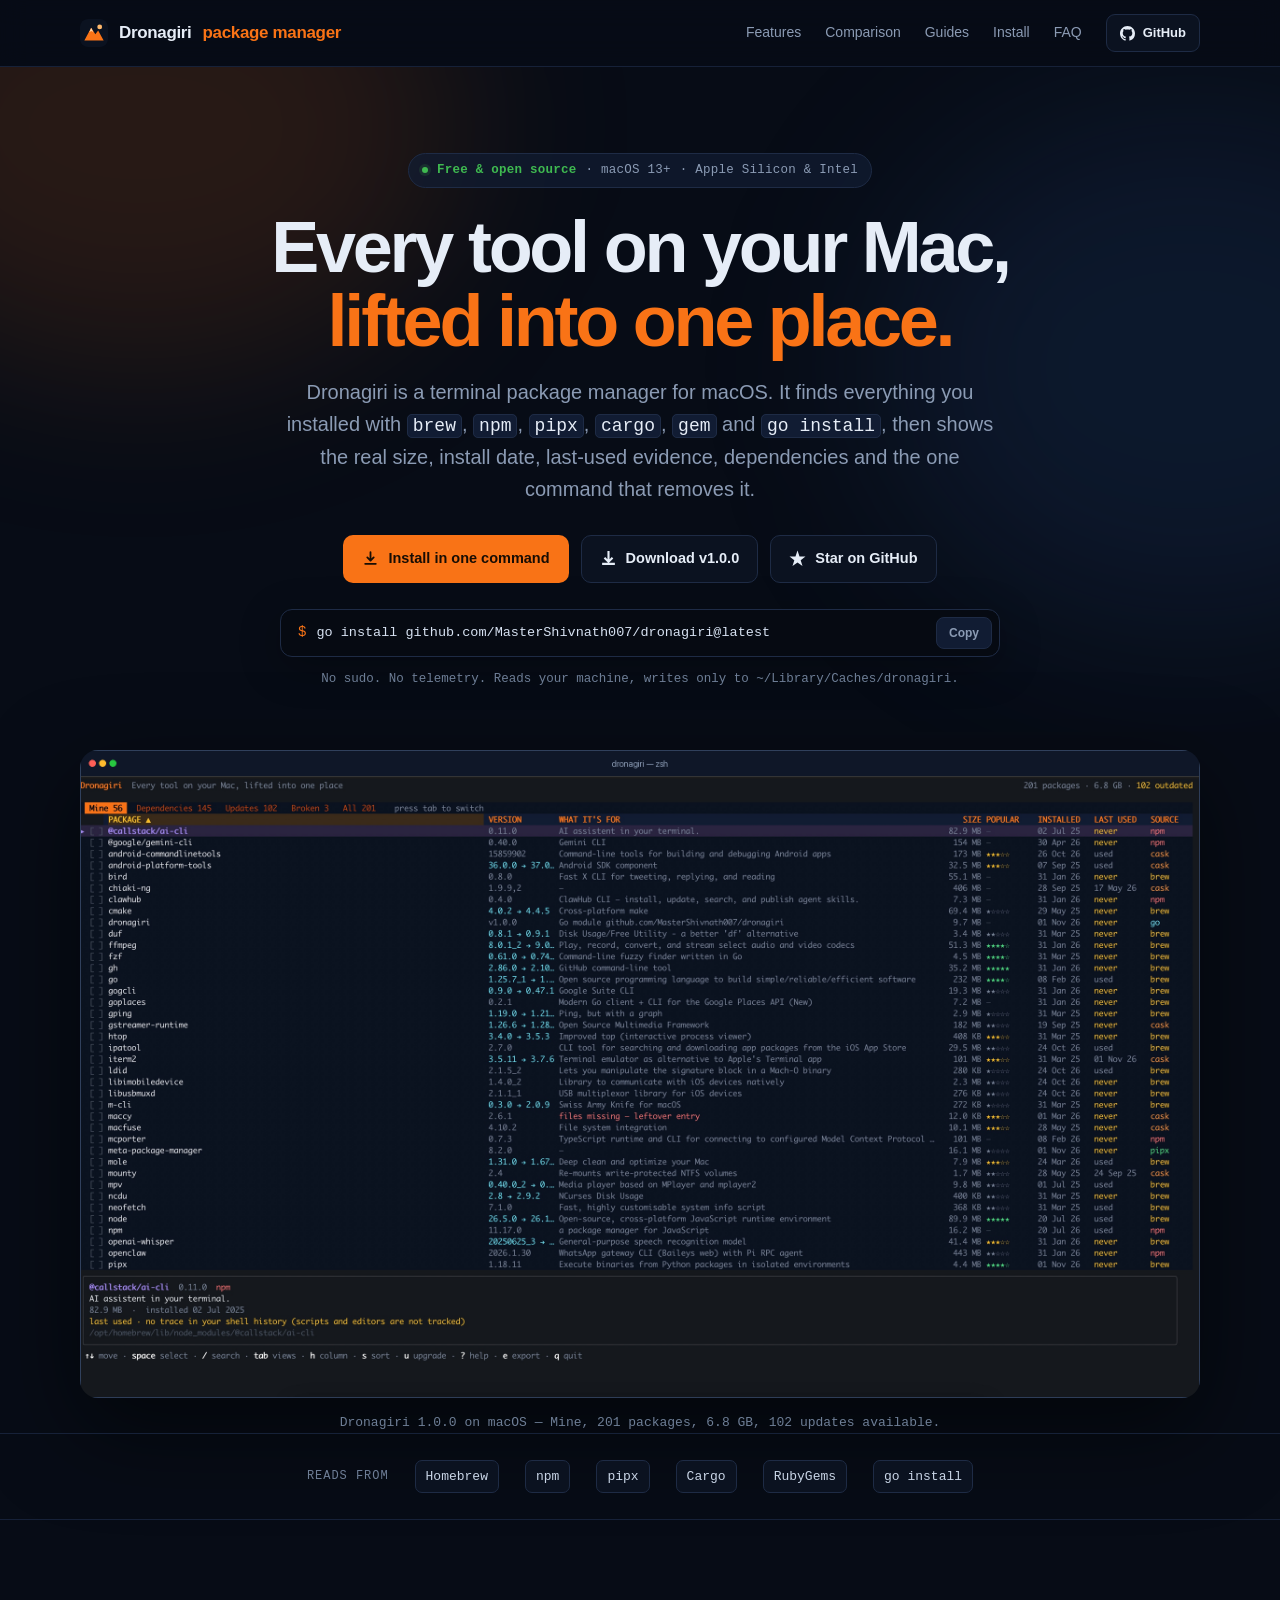
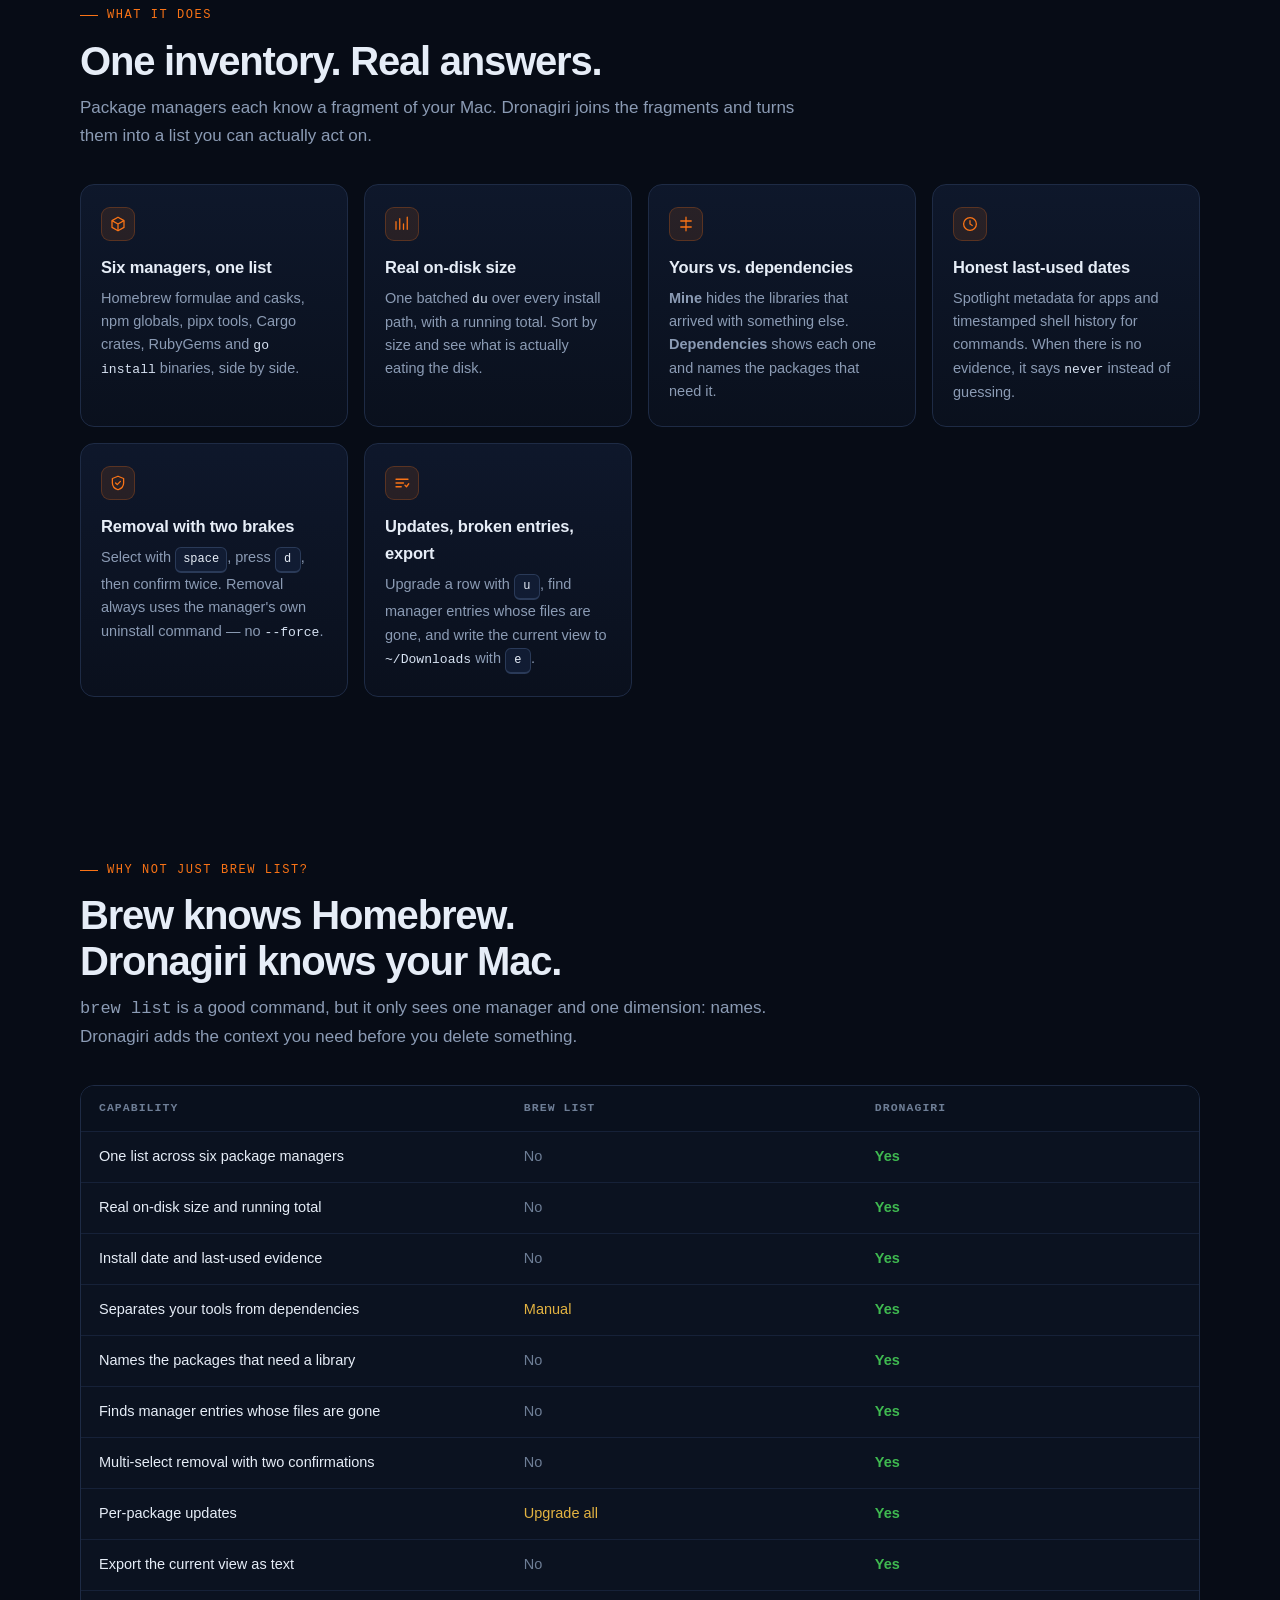
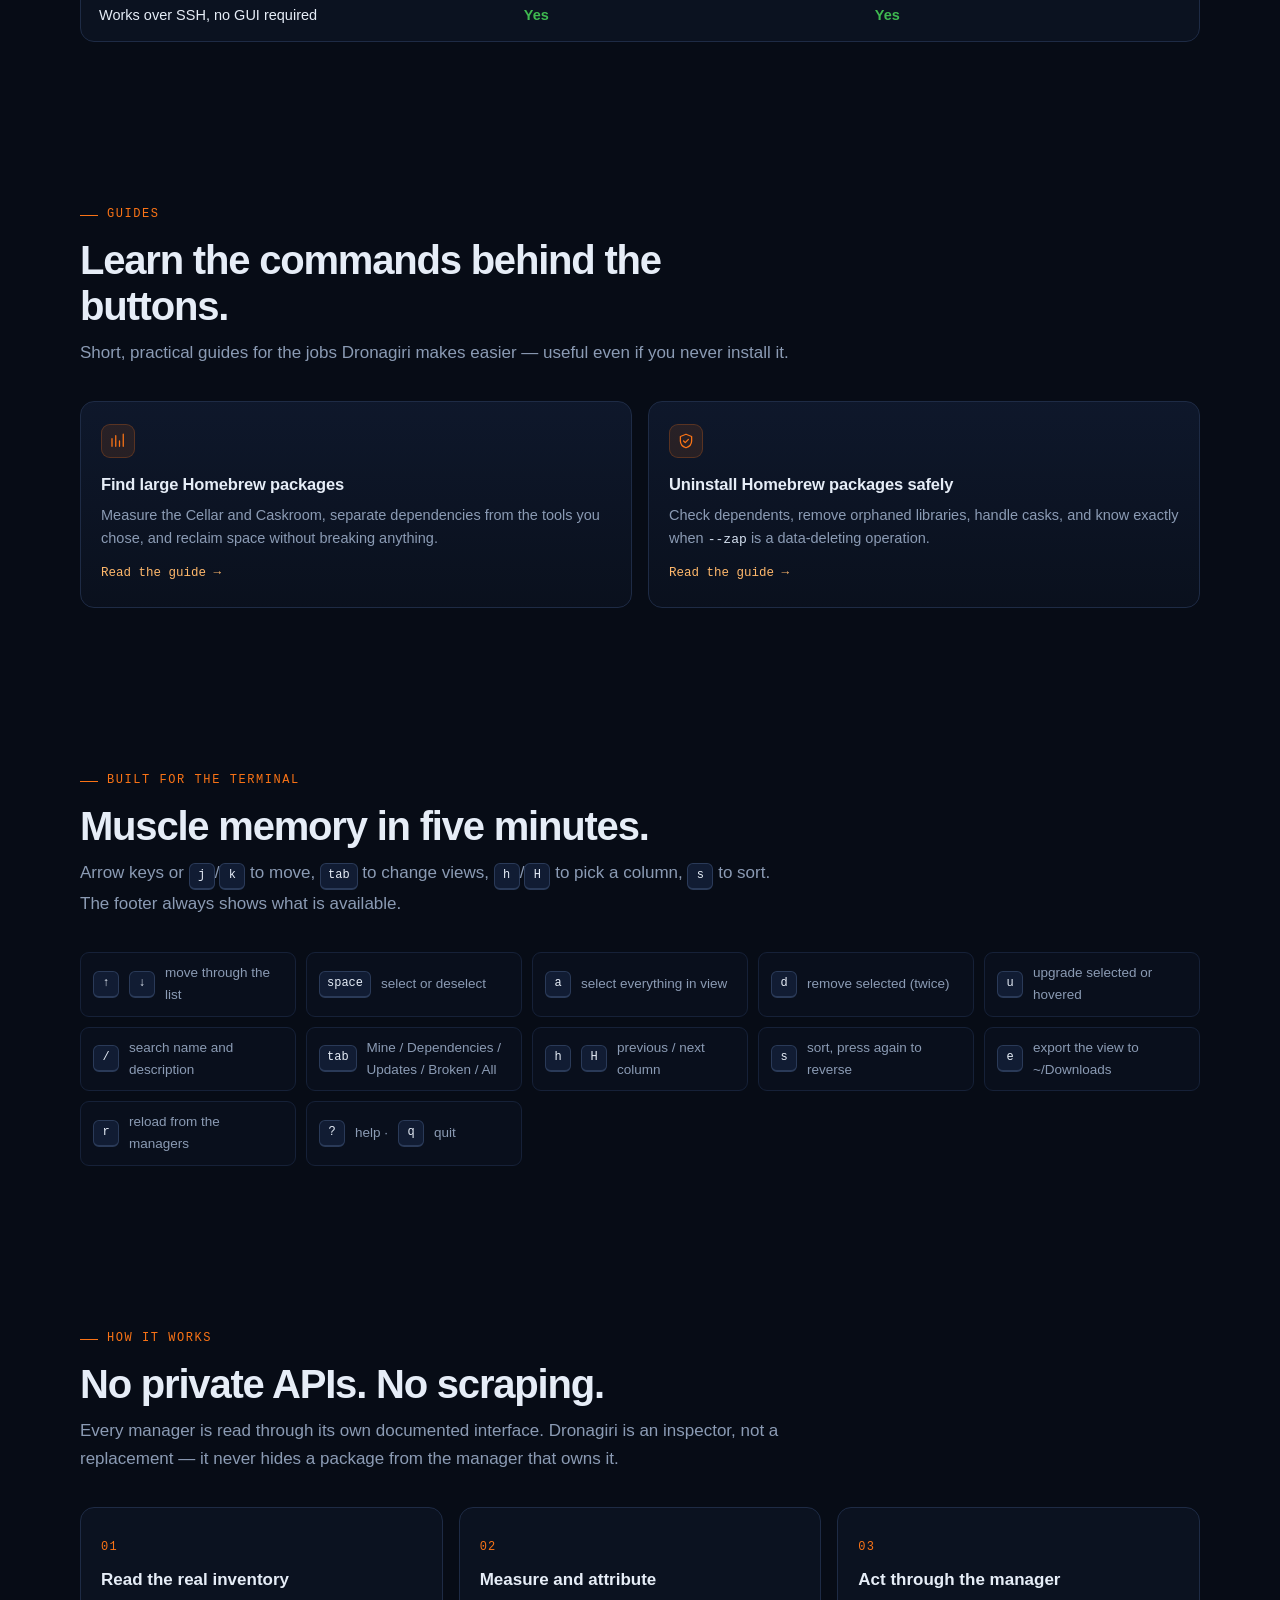
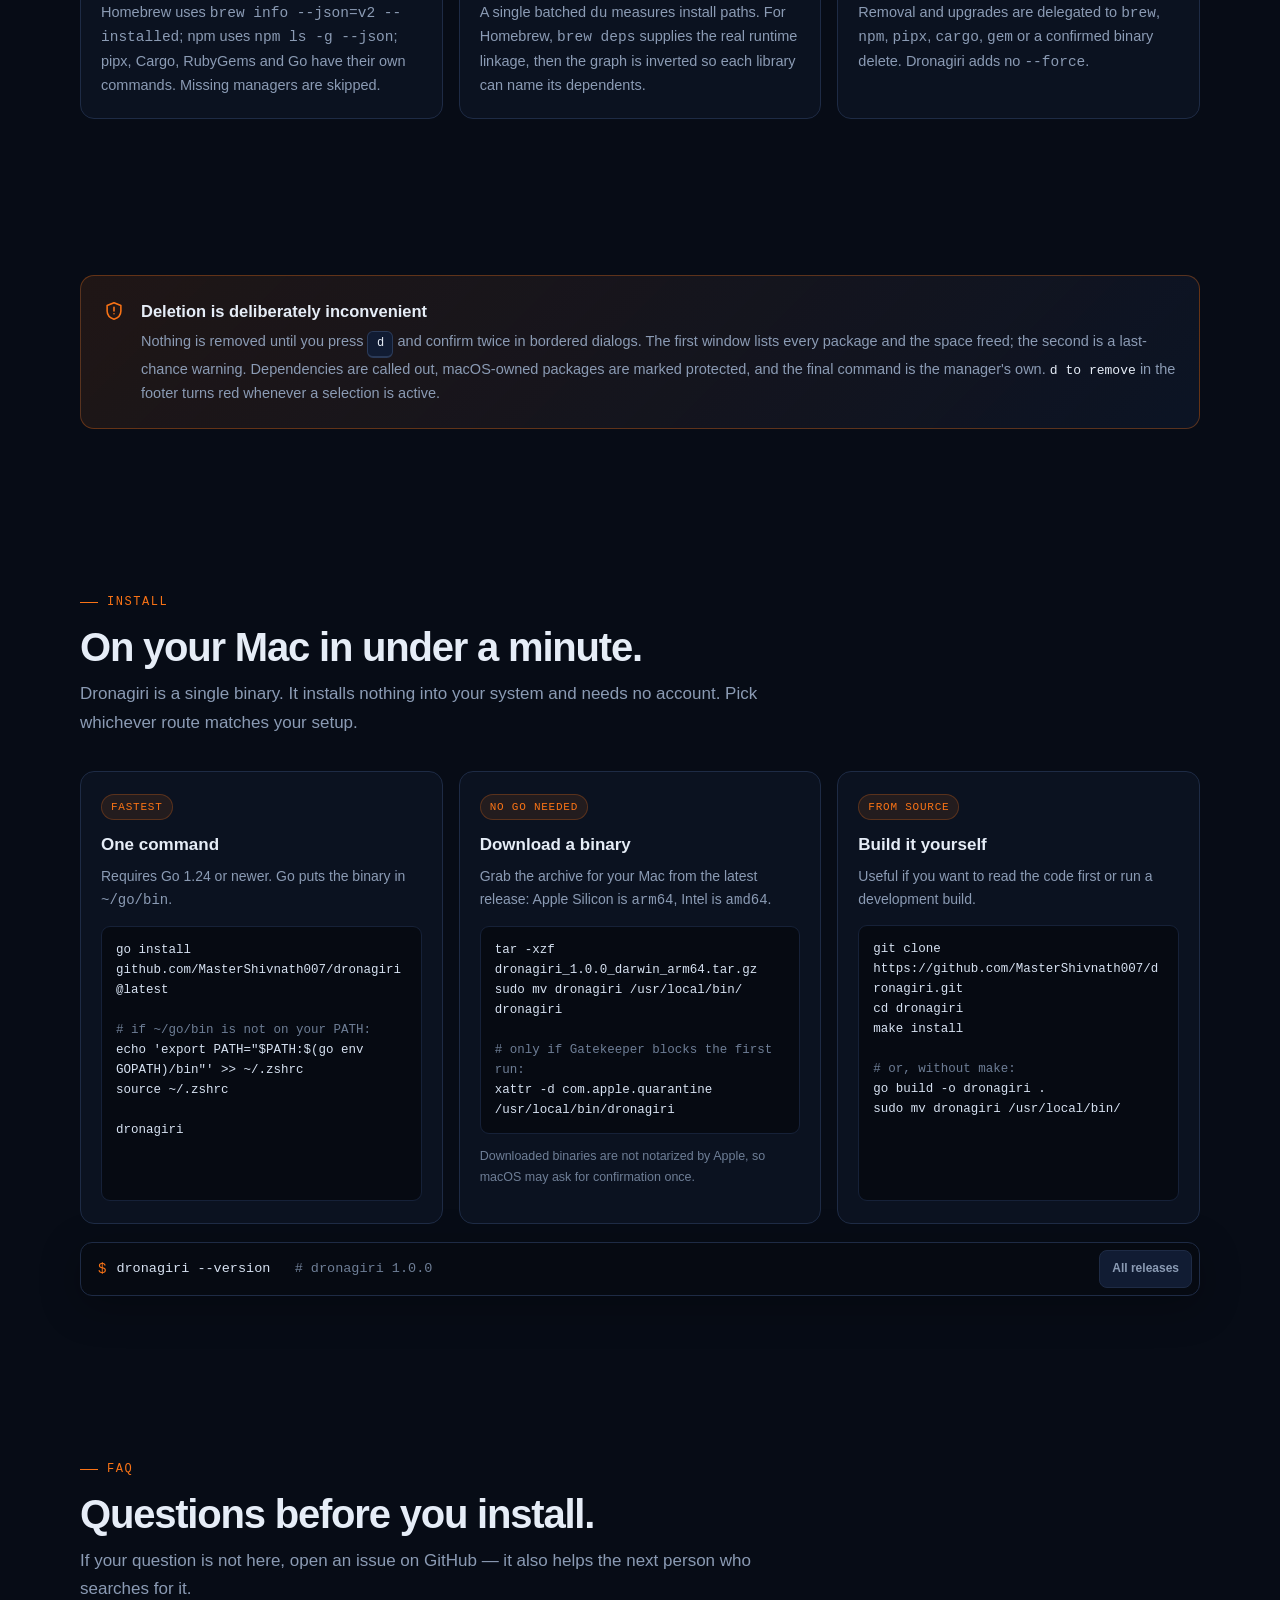
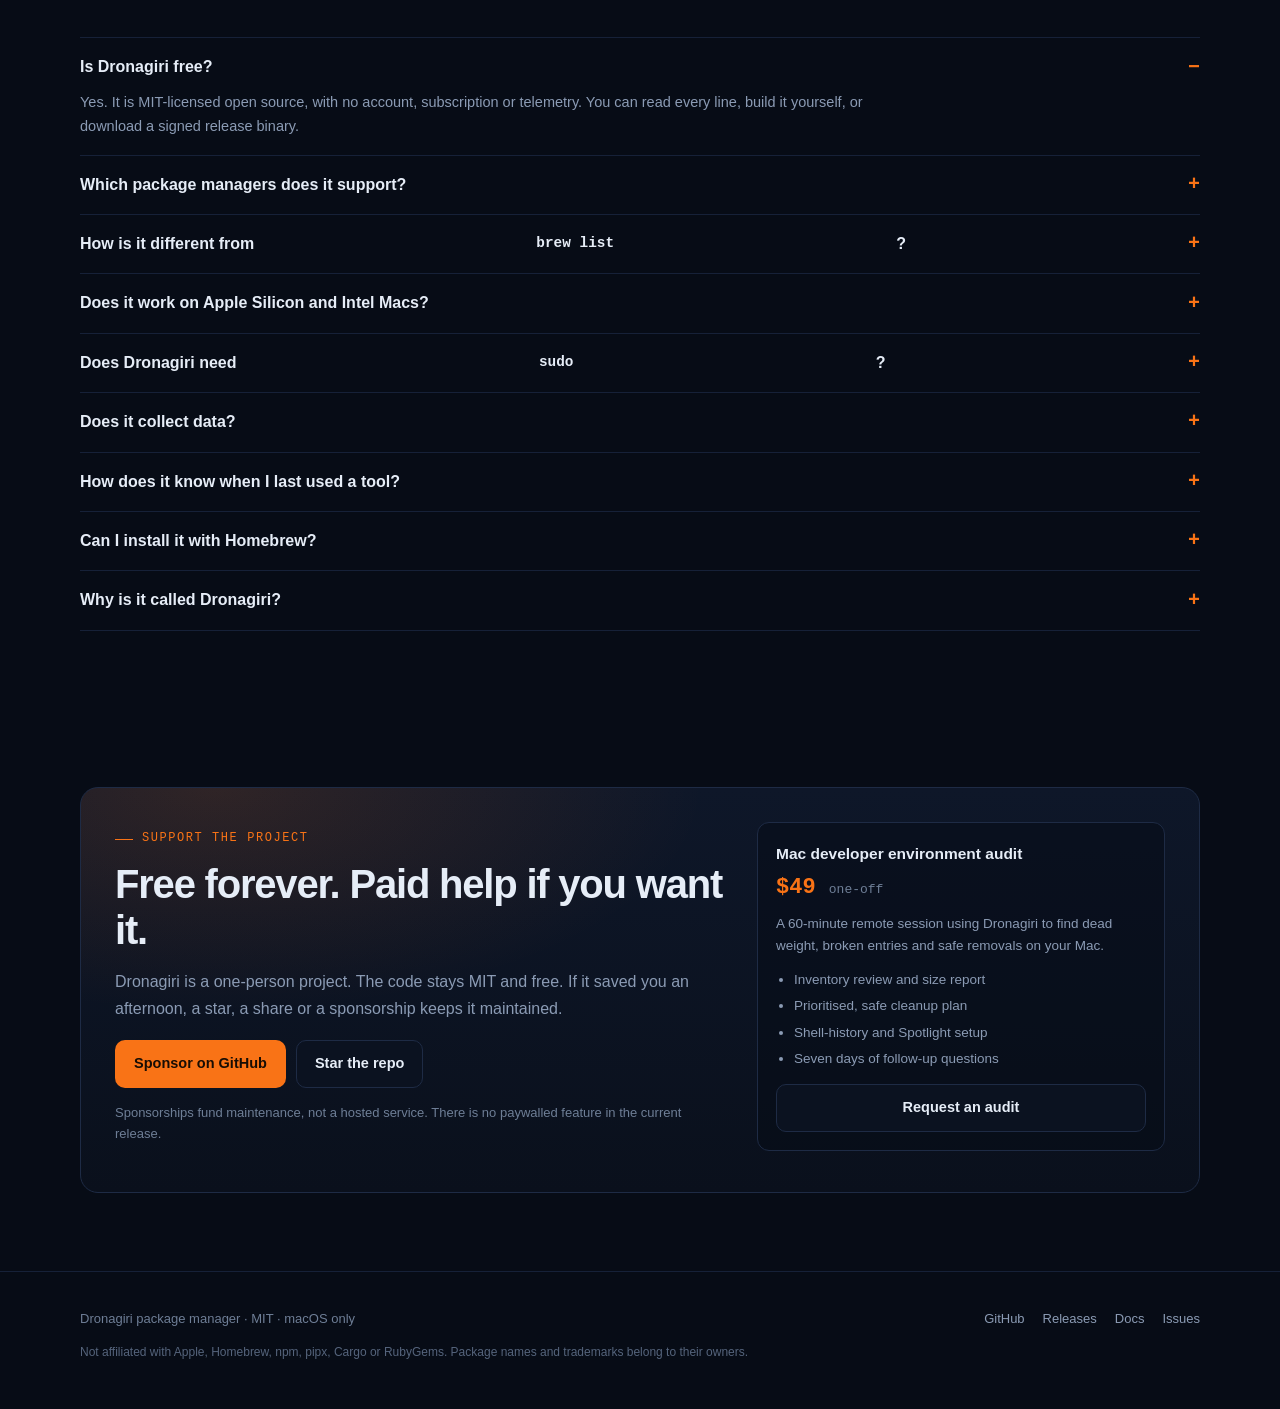
==== commit b02d7d00: "Add two search-focused Homebrew guides and a monetization plan The guides target real queries (unins" ====
--- a/docs/index.html
+++ b/docs/index.html
@@ -151,6 +151,7 @@
     <nav class="nav-links" aria-label="Main">
       <a href="#features">Features</a>
       <a href="#compare">Comparison</a>
+      <a href="#guides">Guides</a>
       <a href="#install">Install</a>
       <a href="#faq">FAQ</a>
       <a class="nav-cta" href="https://github.com/MasterShivnath007/dronagiri" target="_blank" rel="noopener">
@@ -281,6 +282,30 @@
           <tr><td>Works over SSH, no GUI required</td><td class="yes">Yes</td><td class="yes">Yes</td></tr>
         </tbody>
       </table>
+    </div>
+  </div>
+</section>
+
+<section id="guides">
+  <div class="wrap">
+    <div class="section-head">
+      <div class="kicker">Guides</div>
+      <h2>Learn the commands behind the buttons.</h2>
+      <p>Short, practical guides for the jobs Dronagiri makes easier — useful even if you never install it.</p>
+    </div>
+    <div class="grid">
+      <a class="card" href="guides/find-large-homebrew-packages.html">
+        <div class="icon"><svg viewBox="0 0 24 24" fill="none" stroke="currentColor" stroke-width="1.7" aria-hidden="true"><path d="M4 19V9m5 10V5m5 14v-7m5 7V3" stroke-linecap="round"/></svg></div>
+        <h3>Find large Homebrew packages</h3>
+        <p>Measure the Cellar and Caskroom, separate dependencies from the tools you chose, and reclaim space without breaking anything.</p>
+        <span class="read">Read the guide →</span>
+      </a>
+      <a class="card" href="guides/uninstall-homebrew-packages-safely.html">
+        <div class="icon"><svg viewBox="0 0 24 24" fill="none" stroke="currentColor" stroke-width="1.7" aria-hidden="true"><path d="M12 3 4.5 6v6c0 4.4 3 7.5 7.5 9 4.5-1.5 7.5-4.6 7.5-9V6L12 3Z" stroke-linejoin="round"/><path d="m8.8 12 2.2 2.2 4.2-4.4" stroke-linecap="round" stroke-linejoin="round"/></svg></div>
+        <h3>Uninstall Homebrew packages safely</h3>
+        <p>Check dependents, remove orphaned libraries, handle casks, and know exactly when <code>--zap</code> is a data-deleting operation.</p>
+        <span class="read">Read the guide →</span>
+      </a>
     </div>
   </div>
 </section>
--- a/docs/style.css
+++ b/docs/style.css
@@ -138,10 +138,12 @@
 /* feature grid */
 .grid { display: grid; grid-template-columns: repeat(auto-fit, minmax(250px, 1fr)); gap: 16px; }
 .card {
+  display: block; color: inherit;
   background: linear-gradient(180deg, rgba(17, 28, 51, .72), rgba(11, 18, 32, .72));
   border: 1px solid var(--line); border-radius: 14px; padding: 22px 20px;
 }
-.card:hover { border-color: #2c4067; }
+.card:hover { border-color: #2c4067; color: inherit; }
+.card .read { display: inline-block; margin-top: 12px; color: var(--orange-soft); font-family: var(--mono); font-size: 12.5px; }
 .icon { width: 34px; height: 34px; border-radius: 9px; display: grid; place-items: center; background: rgba(249, 115, 22, .11); border: 1px solid rgba(249, 115, 22, .24); color: var(--orange); margin-bottom: 13px; }
 .icon svg { width: 18px; height: 18px; }
 .card h3 { margin: 0 0 6px; font-size: 16.5px; letter-spacing: -.01em; }
@@ -214,6 +216,28 @@
 .support-box ul { margin: 0 0 14px; padding-left: 18px; color: var(--muted); font-size: 13.5px; }
 .support-box li { margin: 4px 0; }
 
+/* article pages */
+.article { max-width: 800px; margin: 0 auto; padding: 68px 0 80px; }
+.breadcrumb { font-family: var(--mono); font-size: 12px; color: var(--faint); margin-bottom: 22px; }
+.breadcrumb a { color: var(--muted); }
+.article h1 { font-size: clamp(34px, 5vw, 50px); margin-bottom: 14px; }
+.article .lede { color: var(--muted); font-size: 18px; line-height: 1.65; margin: 0 0 22px; }
+.article .meta { font-family: var(--mono); font-size: 12px; color: var(--faint); border-bottom: 1px solid var(--line-soft); padding-bottom: 22px; margin-bottom: 30px; }
+.article h2 { font-size: 27px; margin: 40px 0 12px; }
+.article h3 { font-size: 18px; margin: 26px 0 8px; }
+.article p, .article li { color: #aebbd0; font-size: 15.5px; line-height: 1.75; }
+.article ul, .article ol { padding-left: 22px; }
+.article li { margin: 7px 0; }
+.article strong { color: var(--text); }
+.article code { color: #e6edf7; background: var(--panel-2); border: 1px solid var(--line); border-radius: 5px; padding: 1px 5px; font-size: .88em; }
+.article pre { margin: 16px 0; }
+.article pre code { background: none; border: 0; padding: 0; font-size: 12.5px; }
+.article a { text-decoration: underline; text-underline-offset: 3px; }
+.article .cta-box { margin: 34px 0; border: 1px solid rgba(249, 115, 22, .32); background: linear-gradient(135deg, rgba(249, 115, 22, .1), rgba(17, 28, 51, .5)); border-radius: 14px; padding: 22px; }
+.article .cta-box h3 { margin: 0 0 6px; }
+.article .cta-box p { margin: 0 0 14px; font-size: 14.5px; }
+.article .note { border-left: 2px solid var(--orange); padding: 2px 0 2px 16px; margin: 20px 0; color: var(--muted); font-size: 14.5px; }
+
 /* footer */
 footer { border-top: 1px solid var(--line-soft); padding: 36px 0 46px; color: var(--faint); font-size: 13px; }
 .footer-inner { display: flex; flex-wrap: wrap; gap: 18px; align-items: center; justify-content: space-between; }
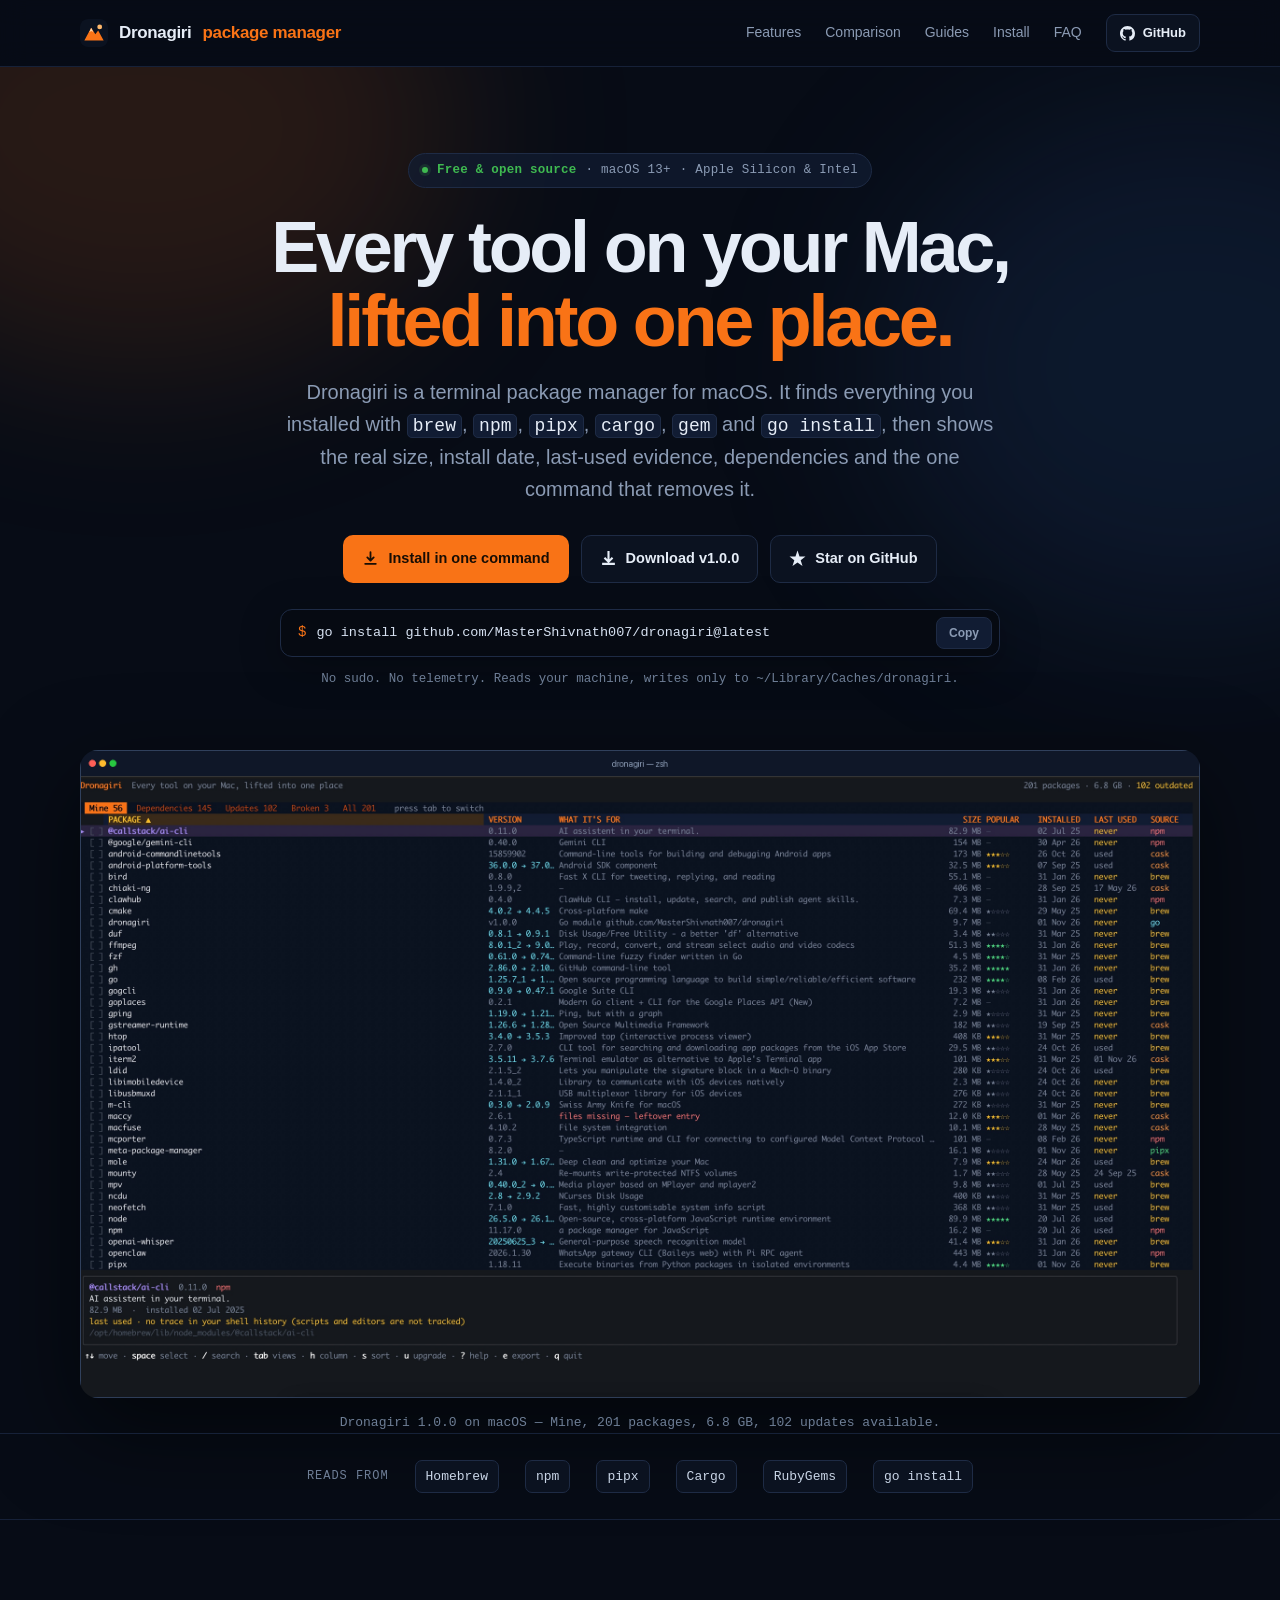
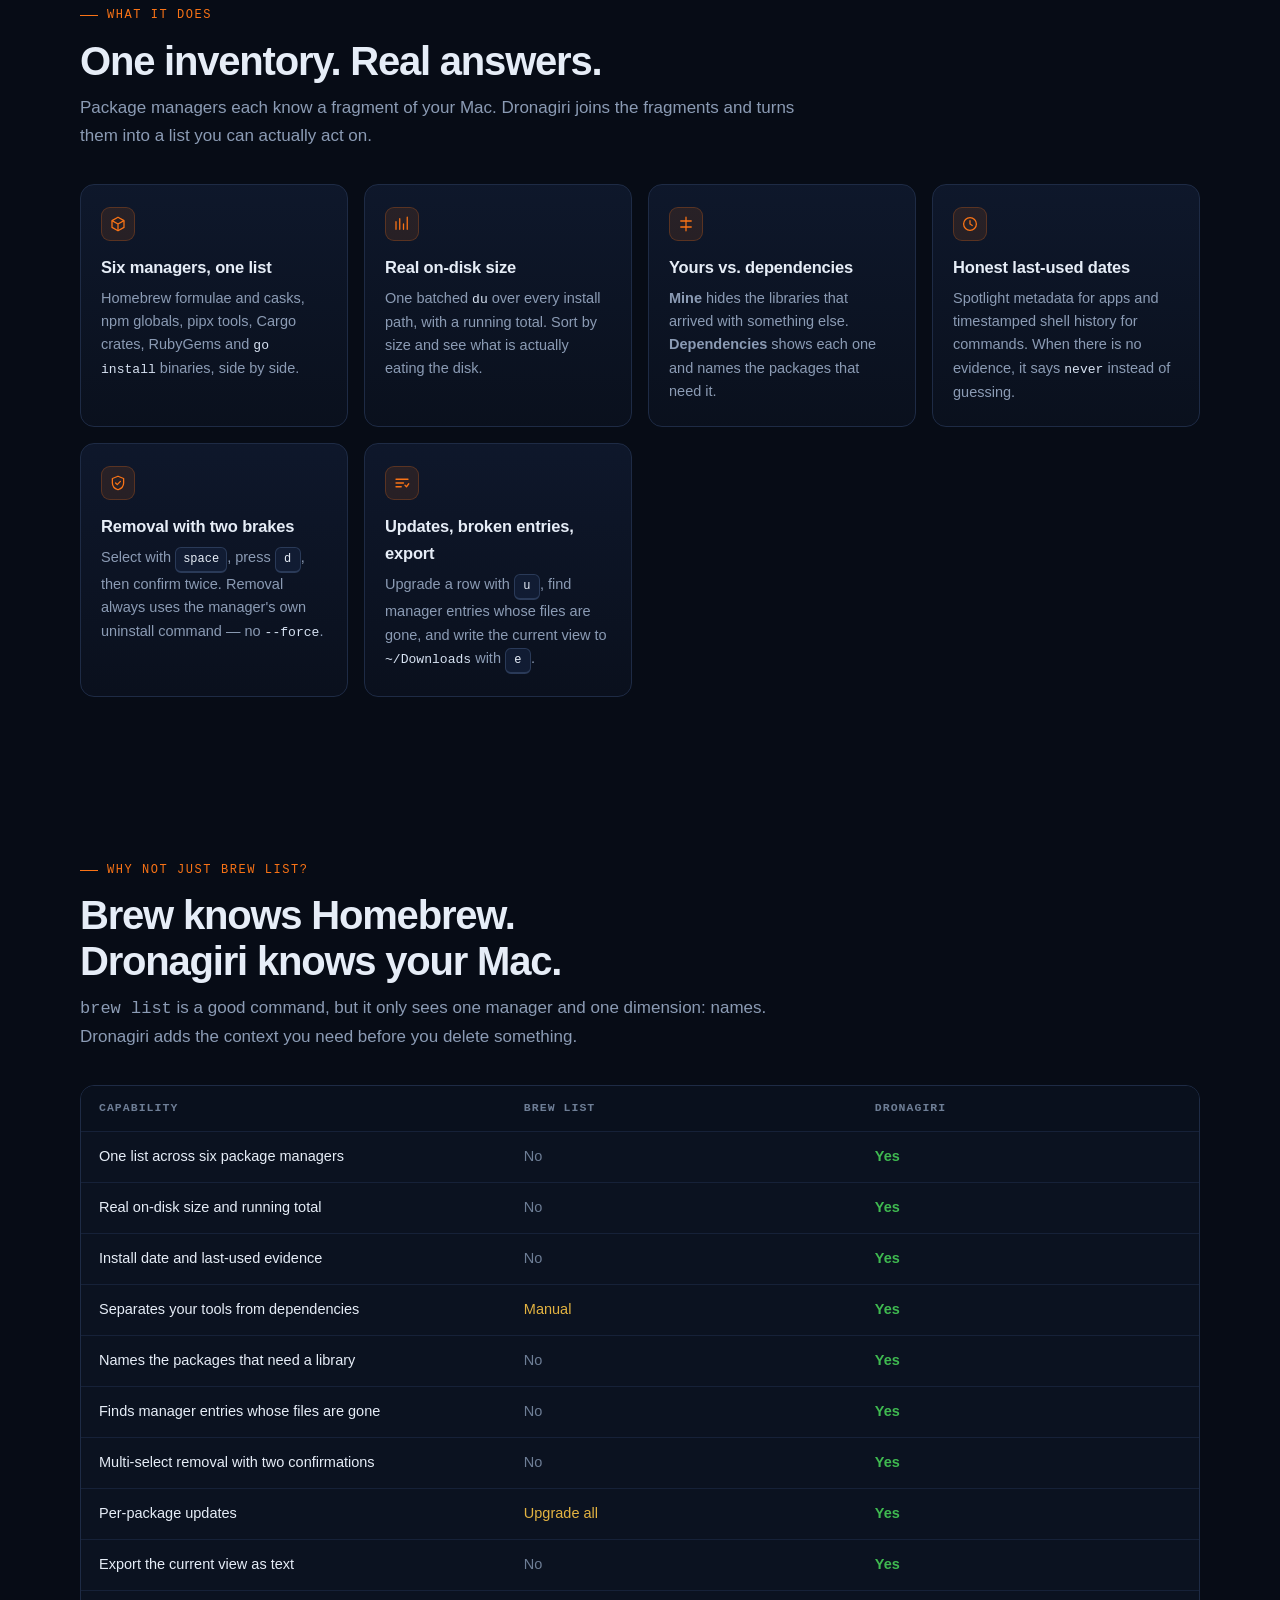
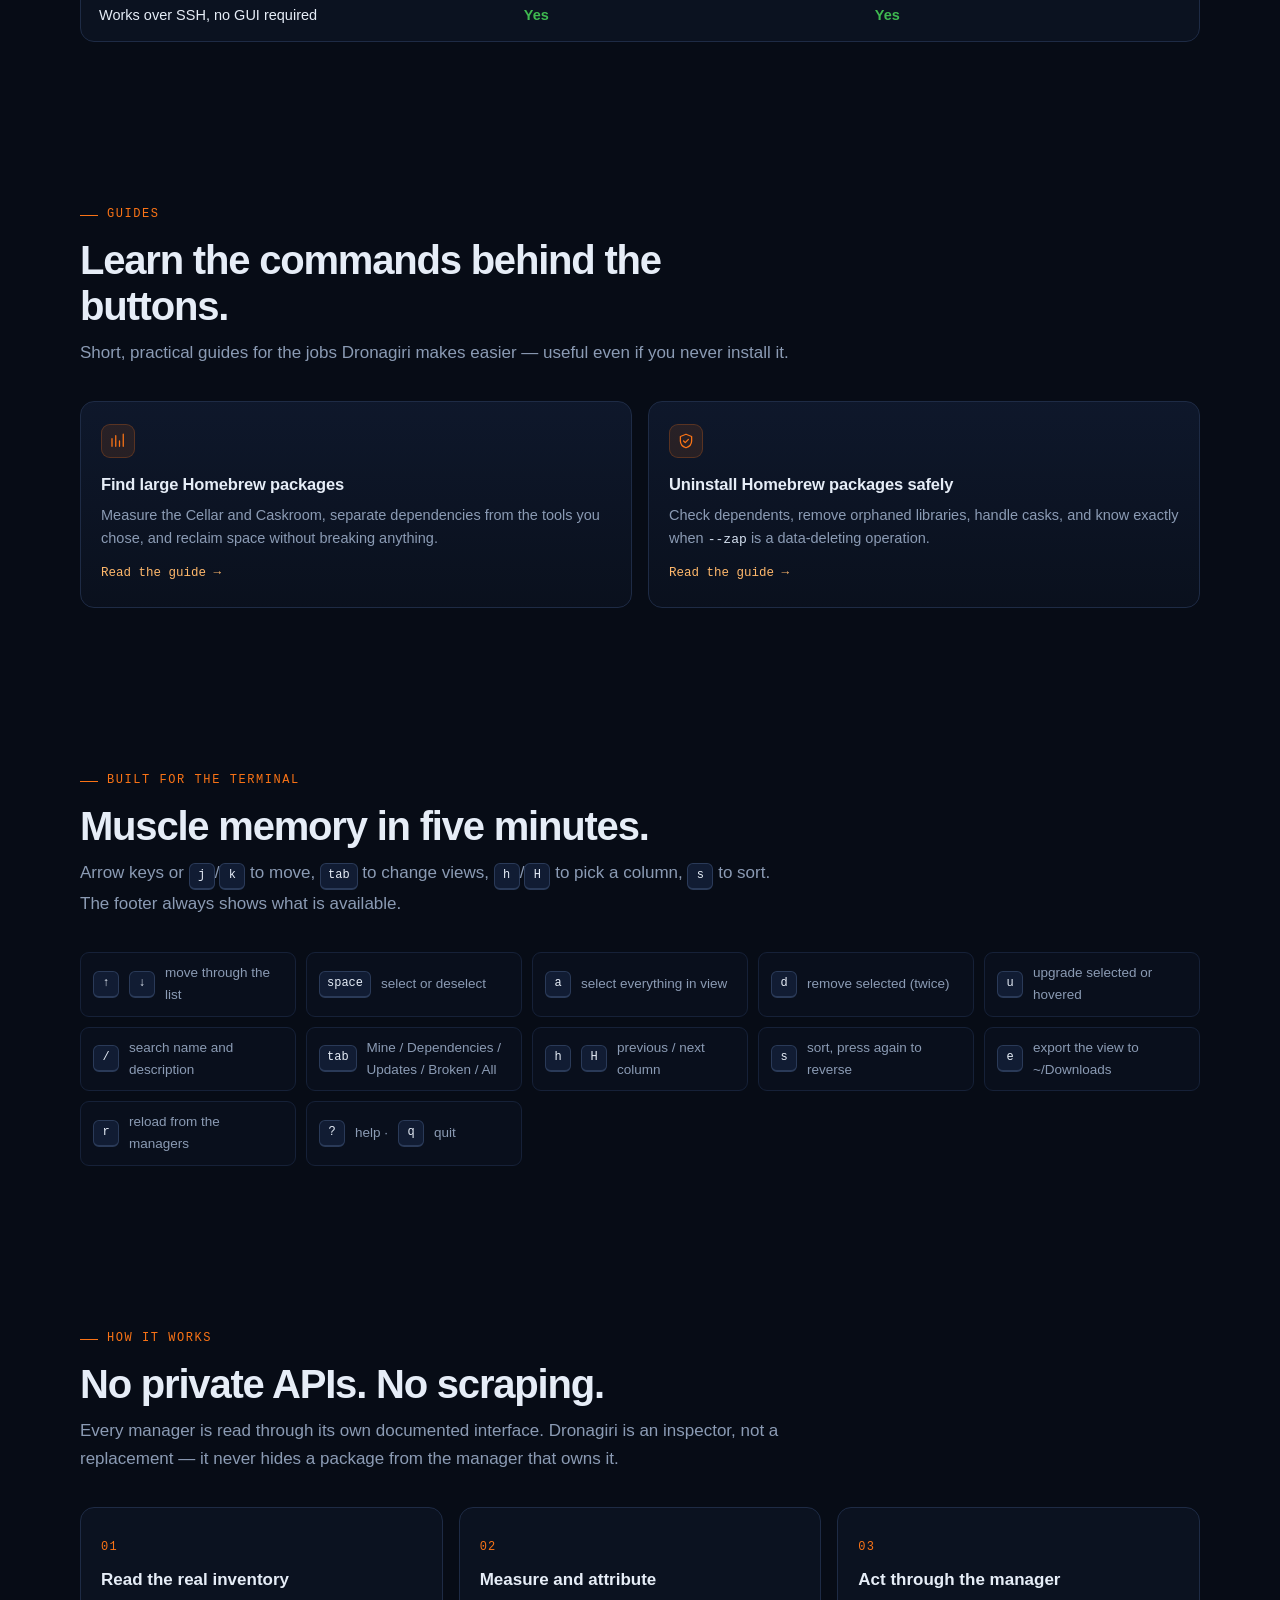
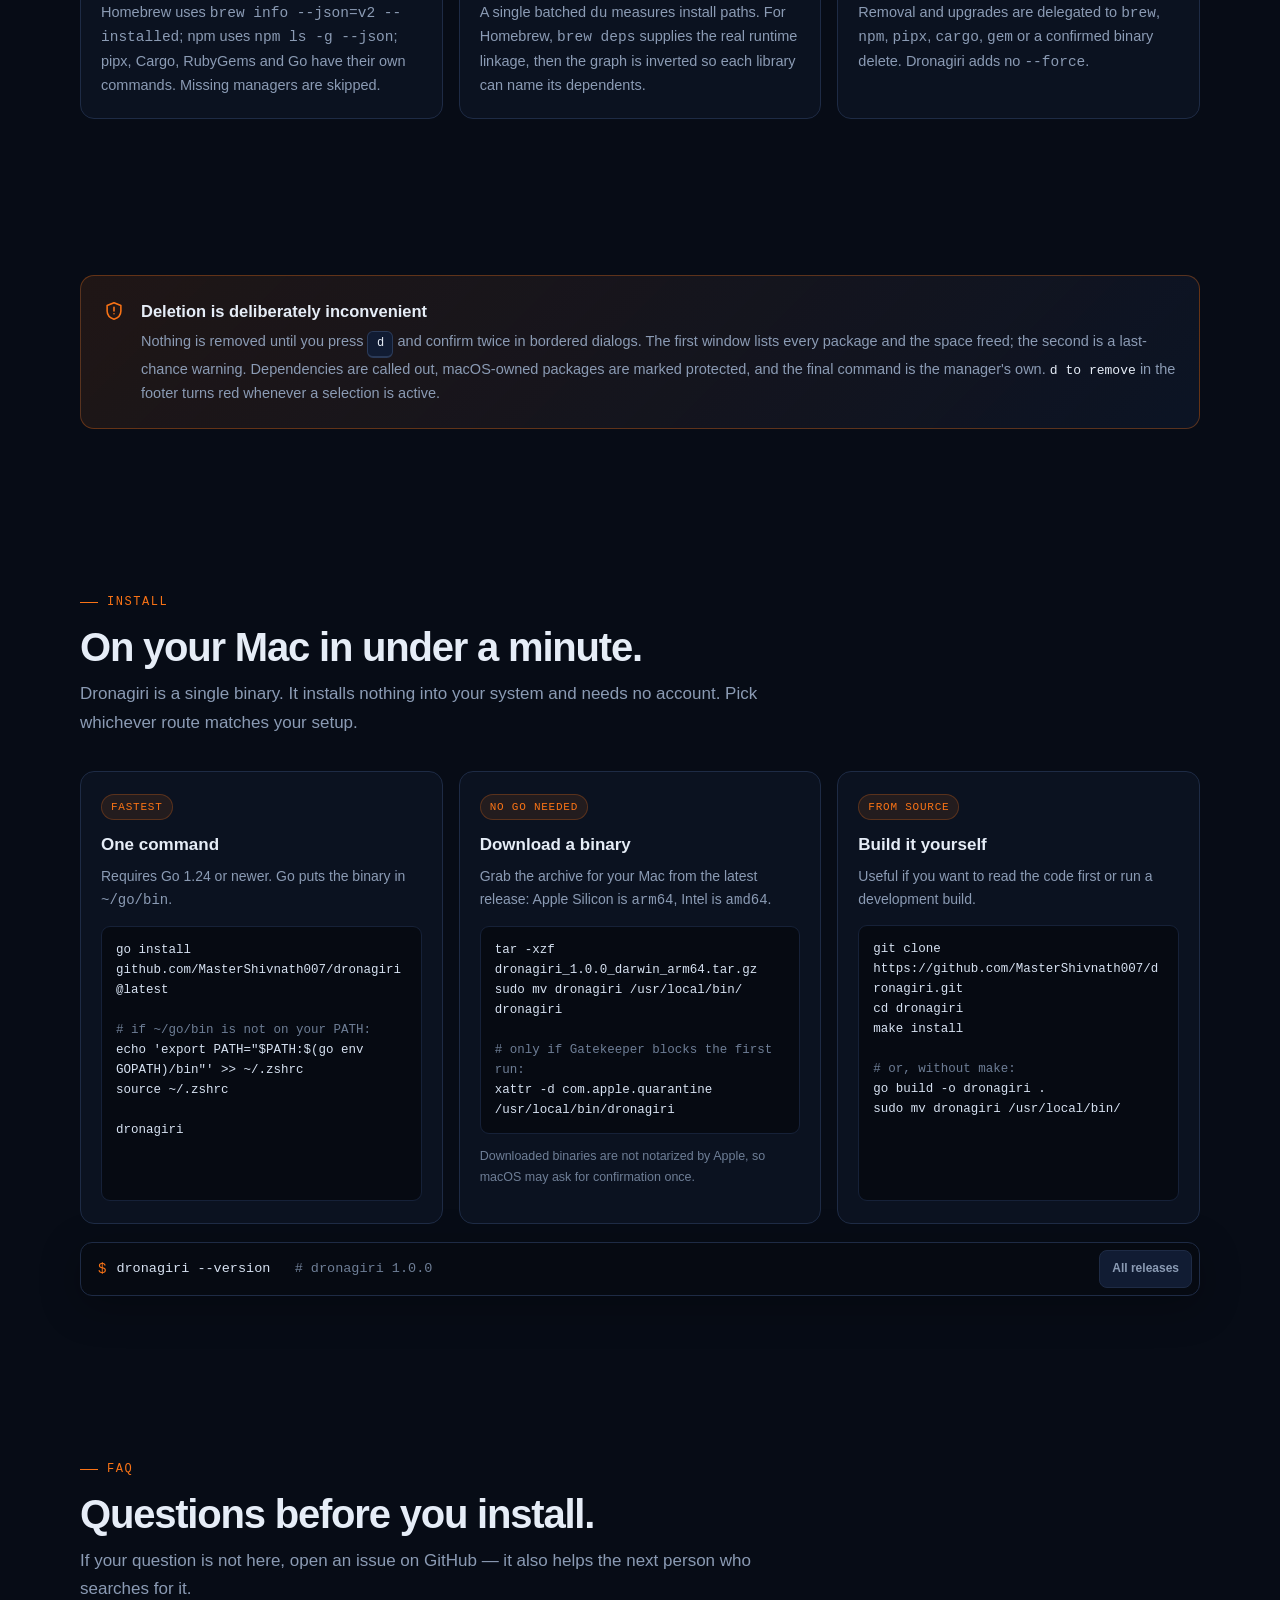
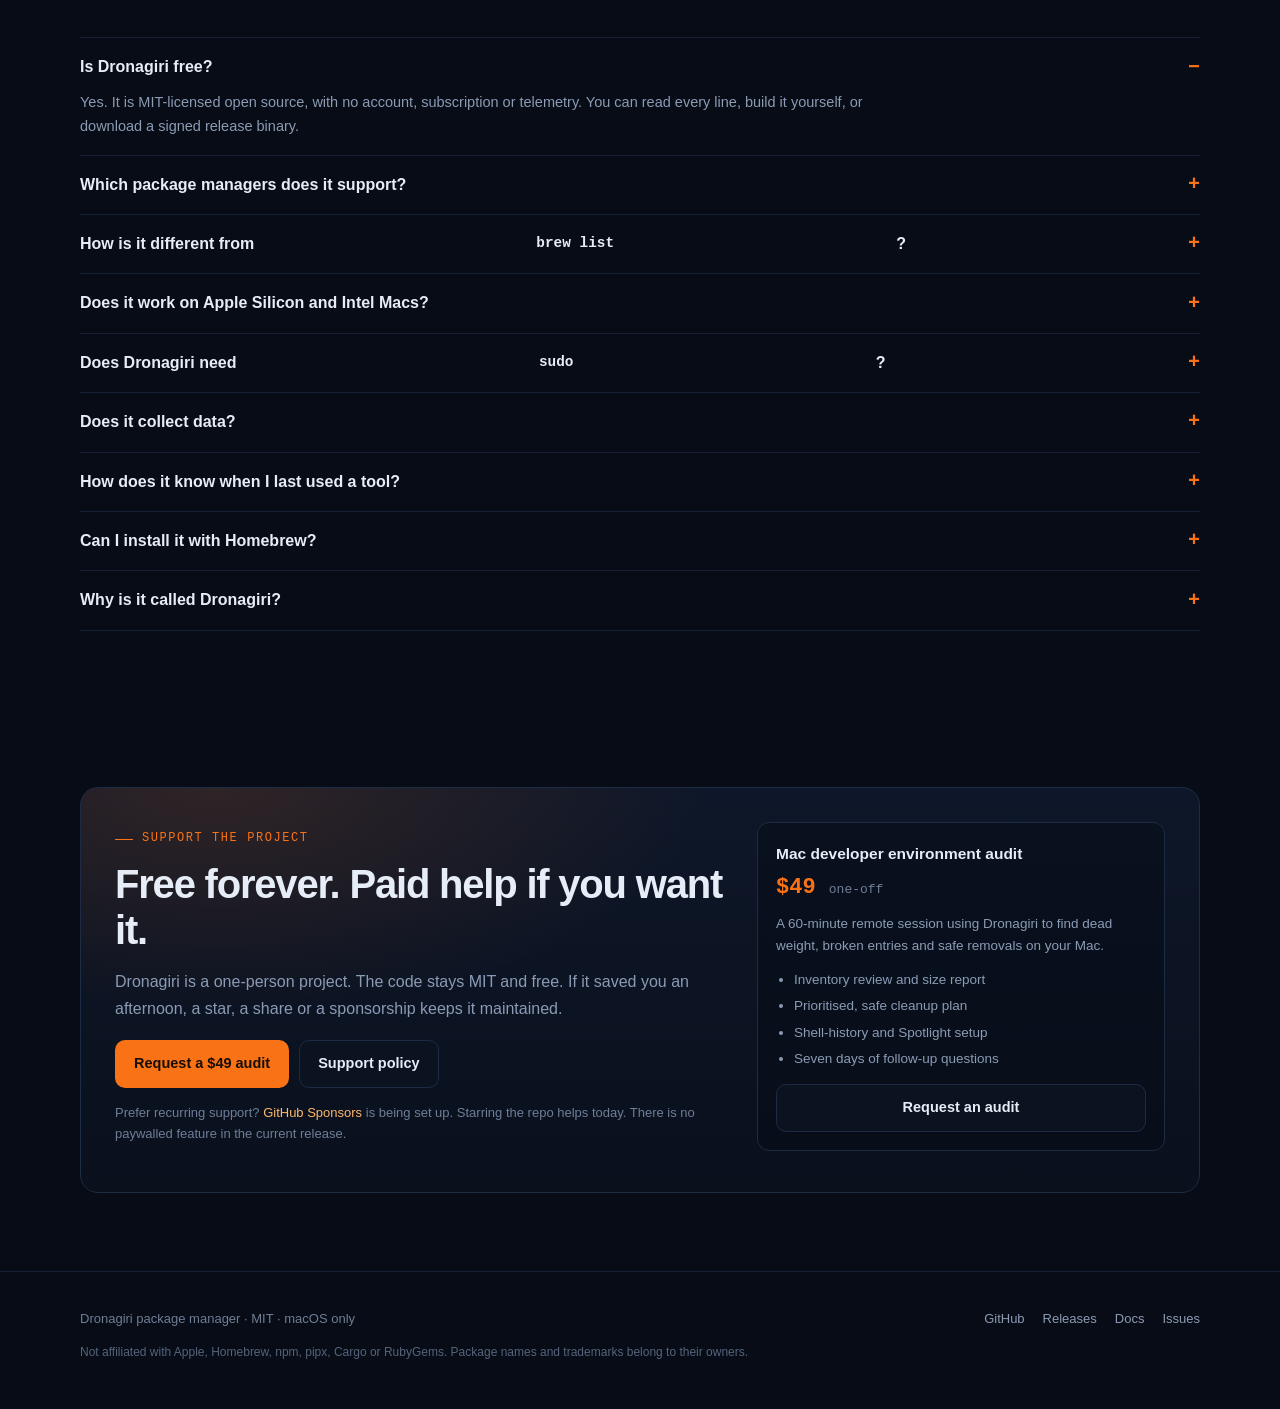
==== commit 31ee1d17: "Make the paid audit the primary support action" ====
--- a/docs/index.html
+++ b/docs/index.html
@@ -480,10 +480,10 @@
           <h2>Free forever. Paid help if you want it.</h2>
           <p>Dronagiri is a one-person project. The code stays MIT and free. If it saved you an afternoon, a star, a share or a sponsorship keeps it maintained.</p>
           <div class="support-actions">
-            <a class="btn btn-primary" href="https://github.com/sponsors/MasterShivnath007" target="_blank" rel="noopener">Sponsor on GitHub</a>
-            <a class="btn btn-ghost" href="https://github.com/MasterShivnath007/dronagiri" target="_blank" rel="noopener">Star the repo</a>
+            <a class="btn btn-primary" href="https://github.com/MasterShivnath007/dronagiri/issues/new?title=Mac%20cleanup%20request&body=What%20would%20you%20like%20cleaned%20up%3F%0A%0AMac%20model%3A%0AmacOS%20version%3A%0AApprox.%20free%20space%3A" target="_blank" rel="noopener">Request a $49 audit</a>
+            <a class="btn btn-ghost" href="https://github.com/MasterShivnath007/dronagiri/blob/main/SUPPORT.md" target="_blank" rel="noopener">Support policy</a>
           </div>
-          <p style="font-size:13px;color:var(--faint);margin-top:14px">Sponsorships fund maintenance, not a hosted service. There is no paywalled feature in the current release.</p>
+          <p style="font-size:13px;color:var(--faint);margin-top:14px">Prefer recurring support? <a href="https://github.com/sponsors/MasterShivnath007">GitHub Sponsors</a> is being set up. Starring the repo helps today. There is no paywalled feature in the current release.</p>
         </div>
         <div class="support-box">
           <h3>Mac developer environment audit</h3>
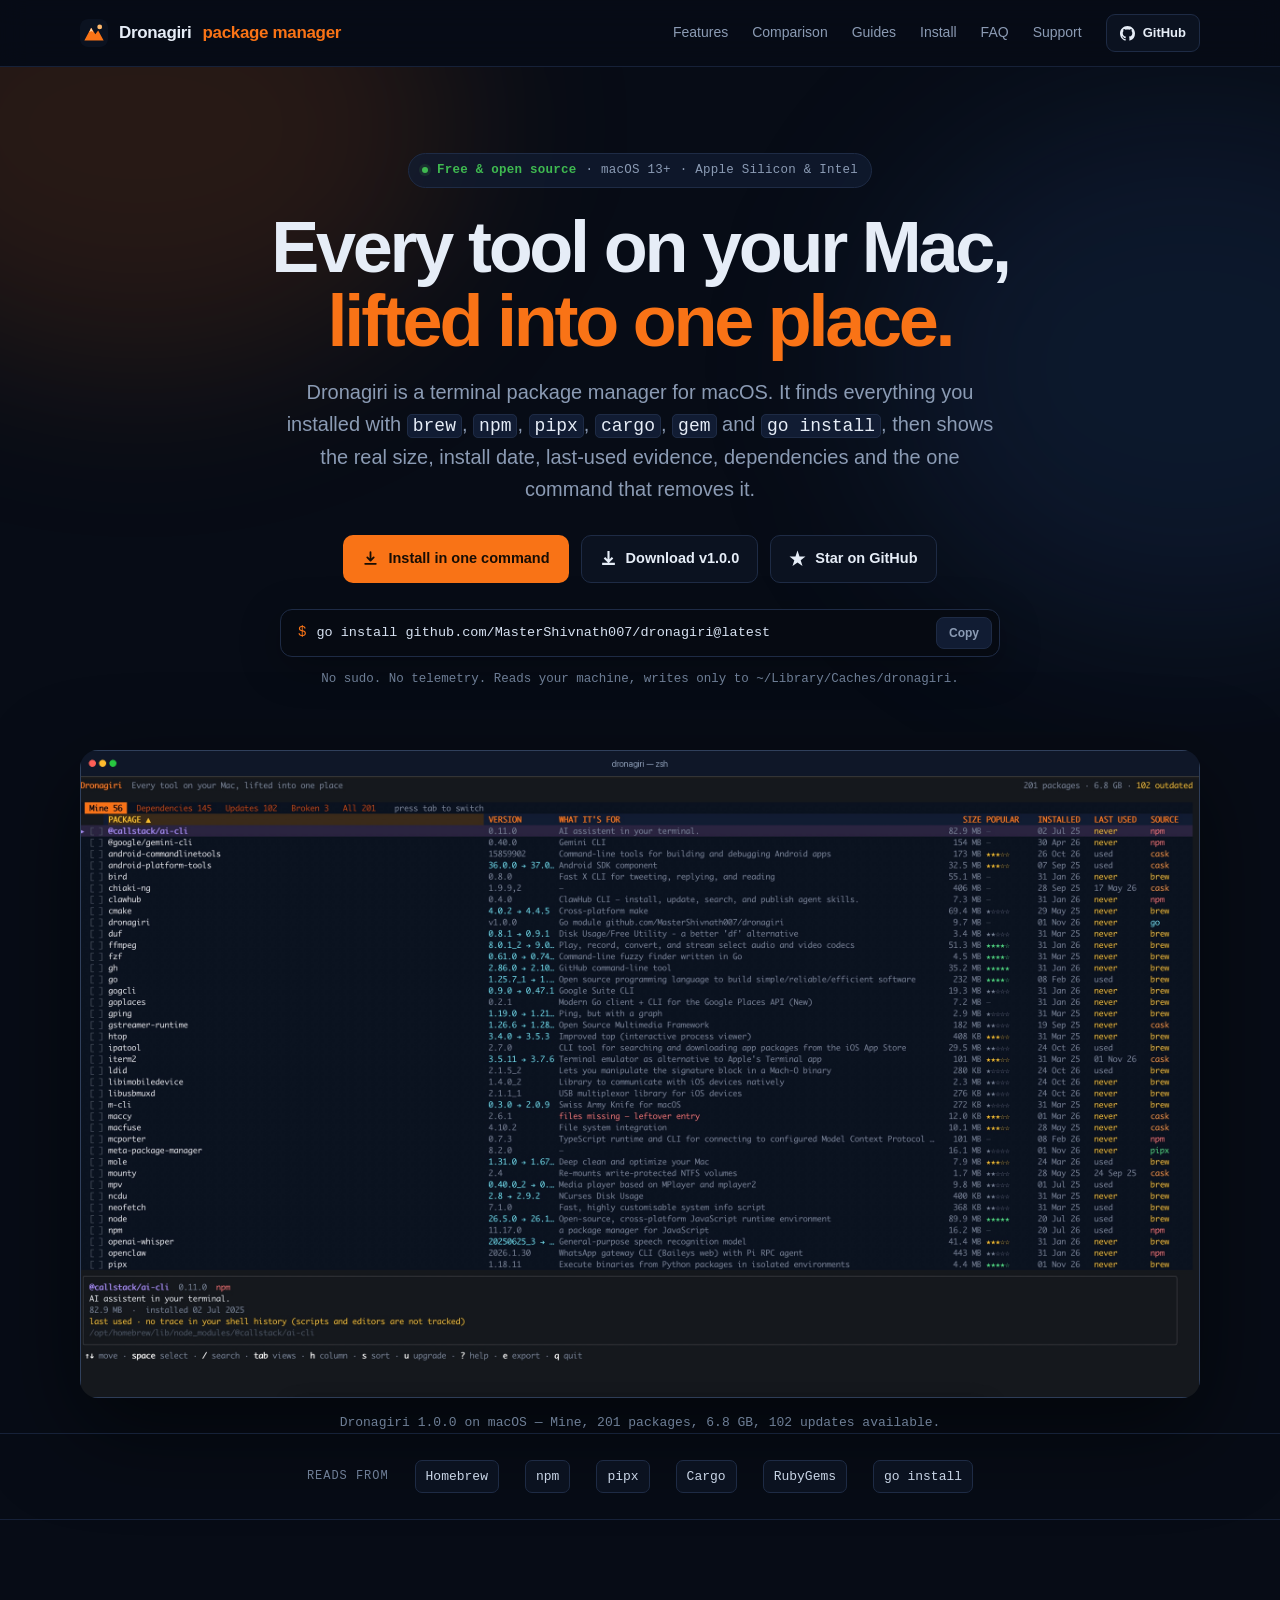
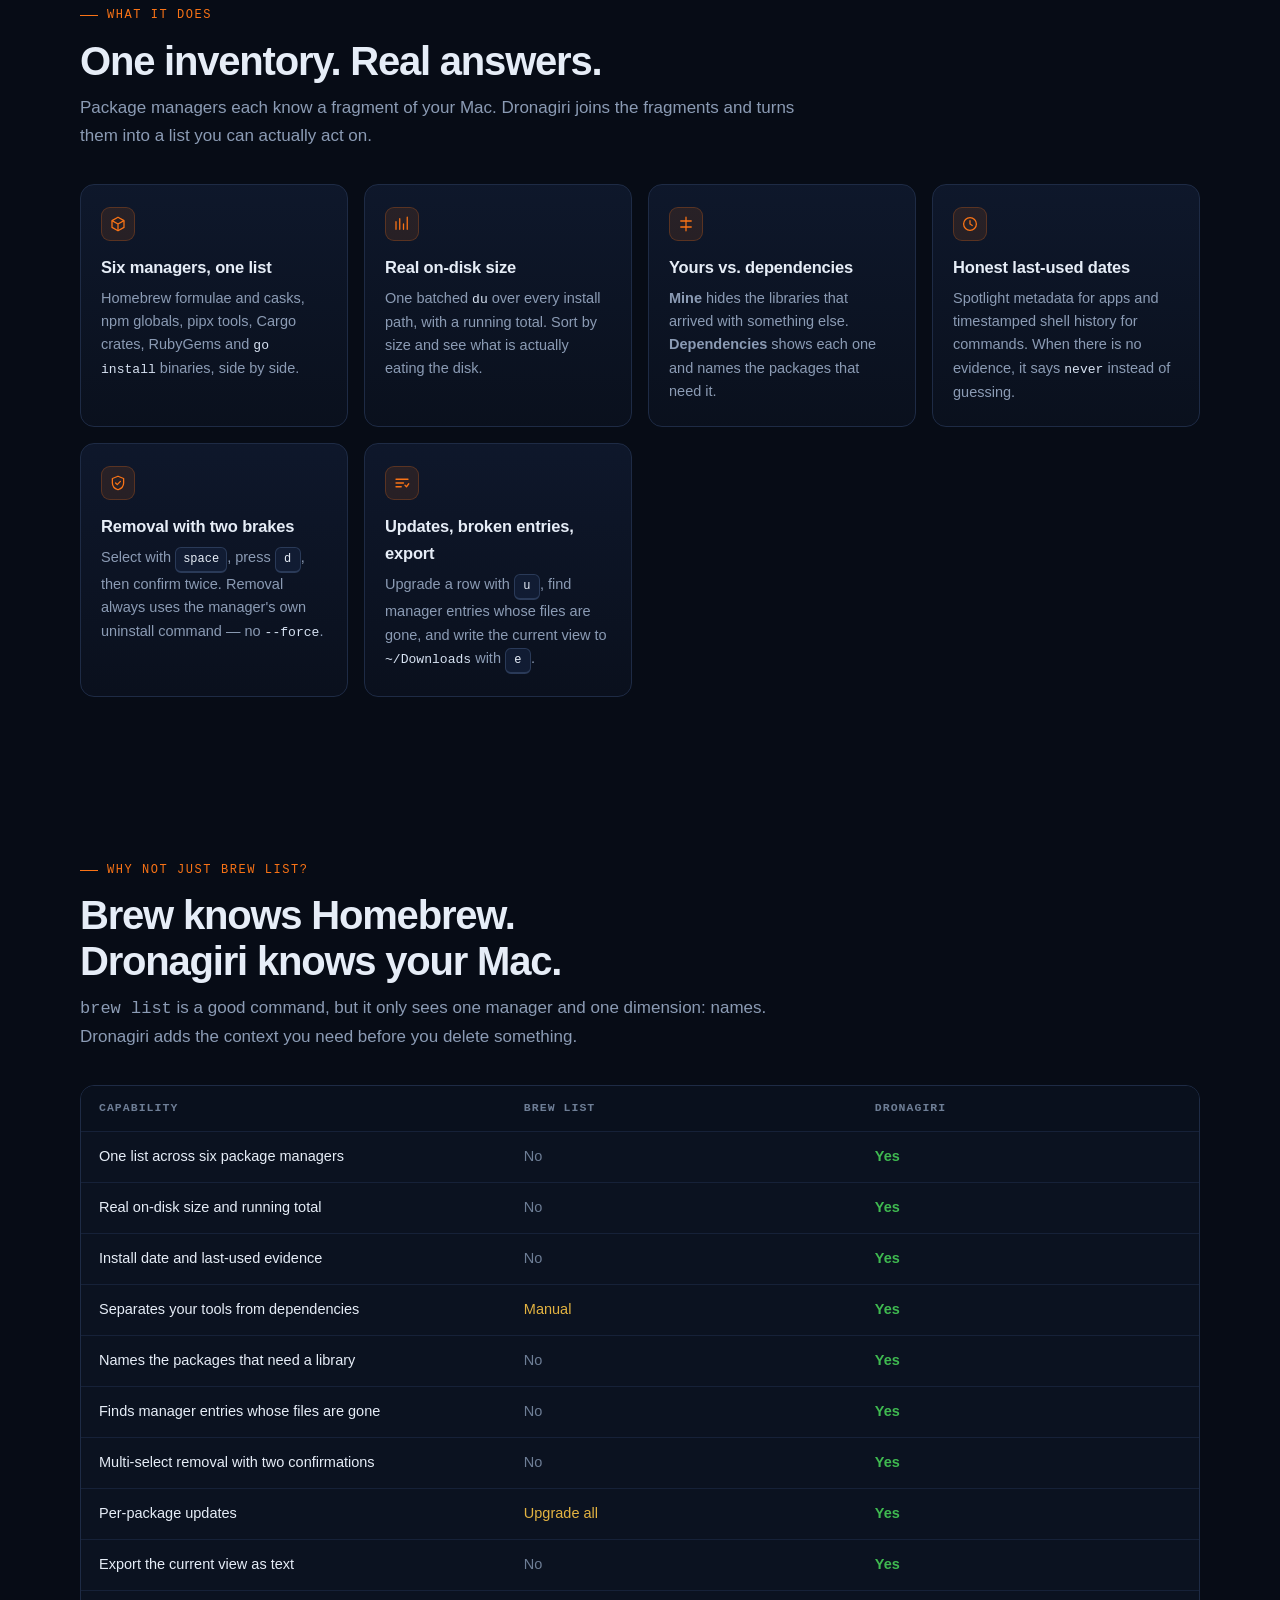
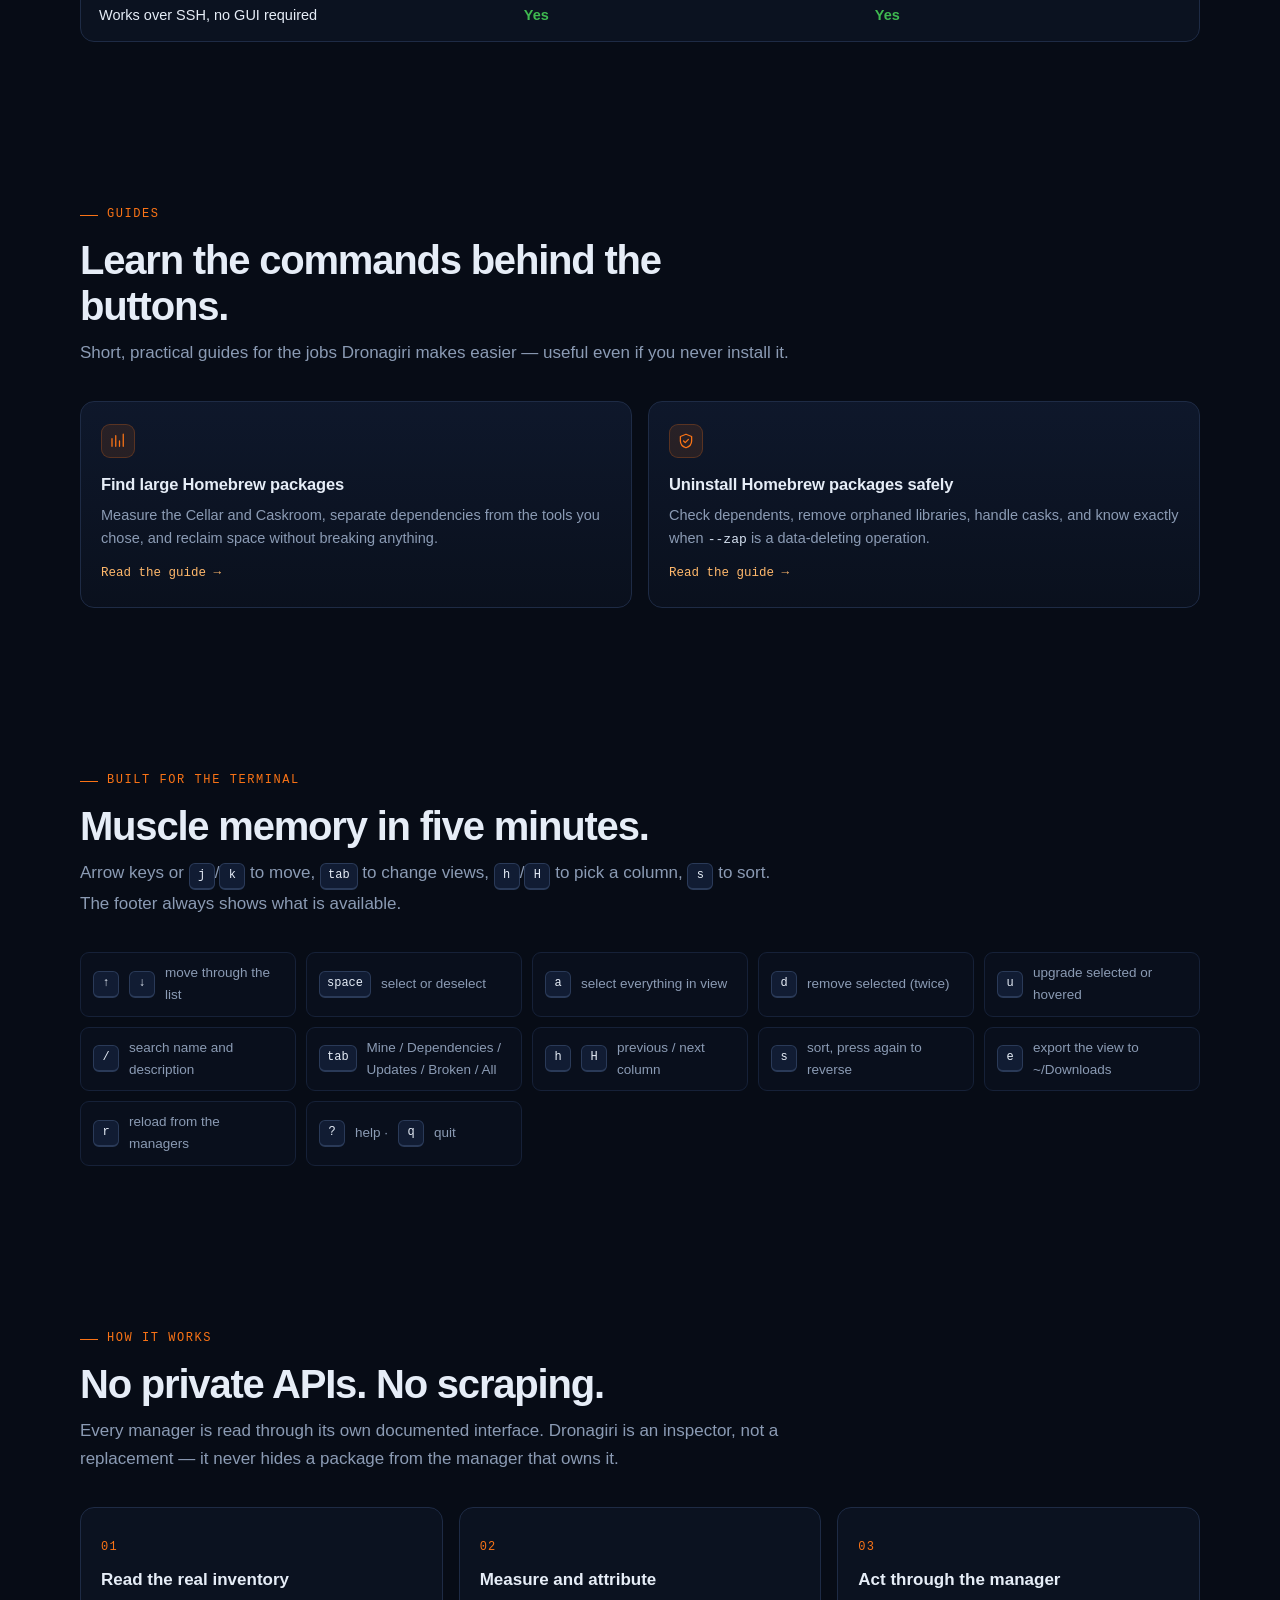
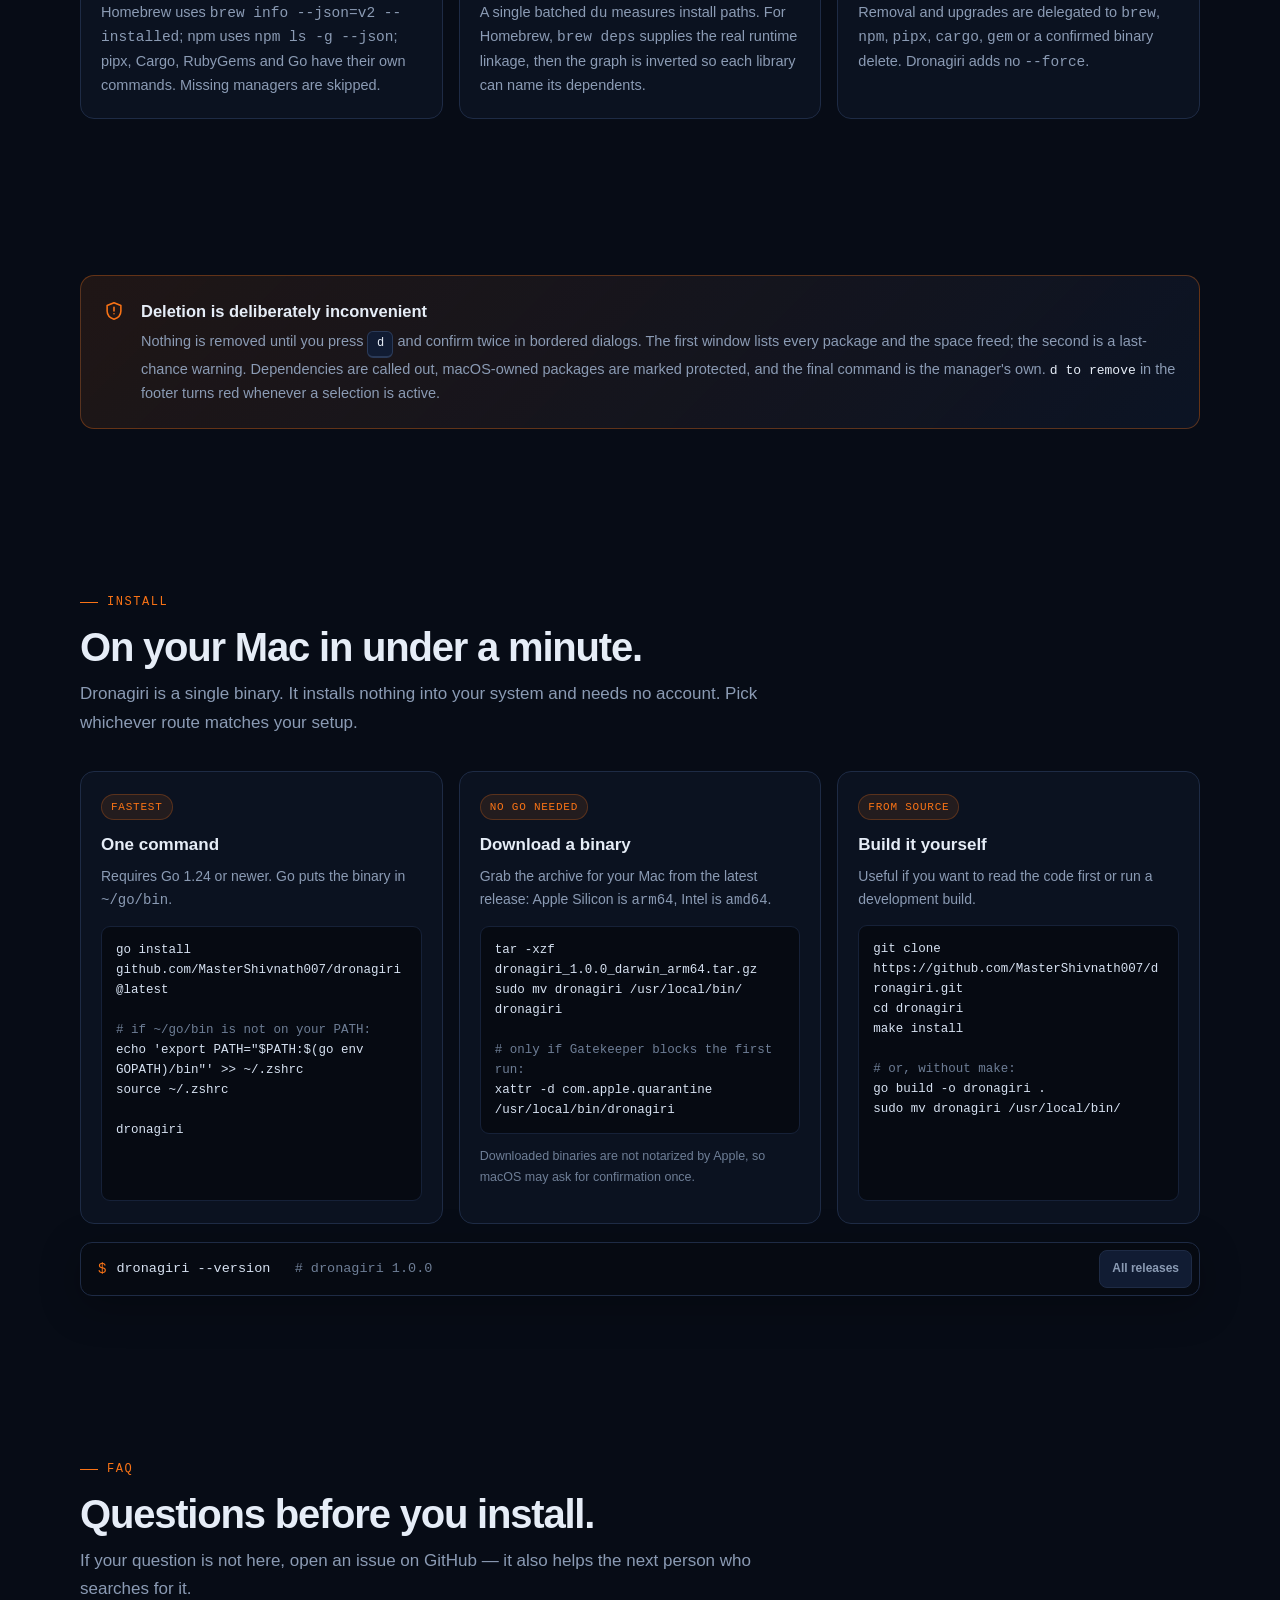
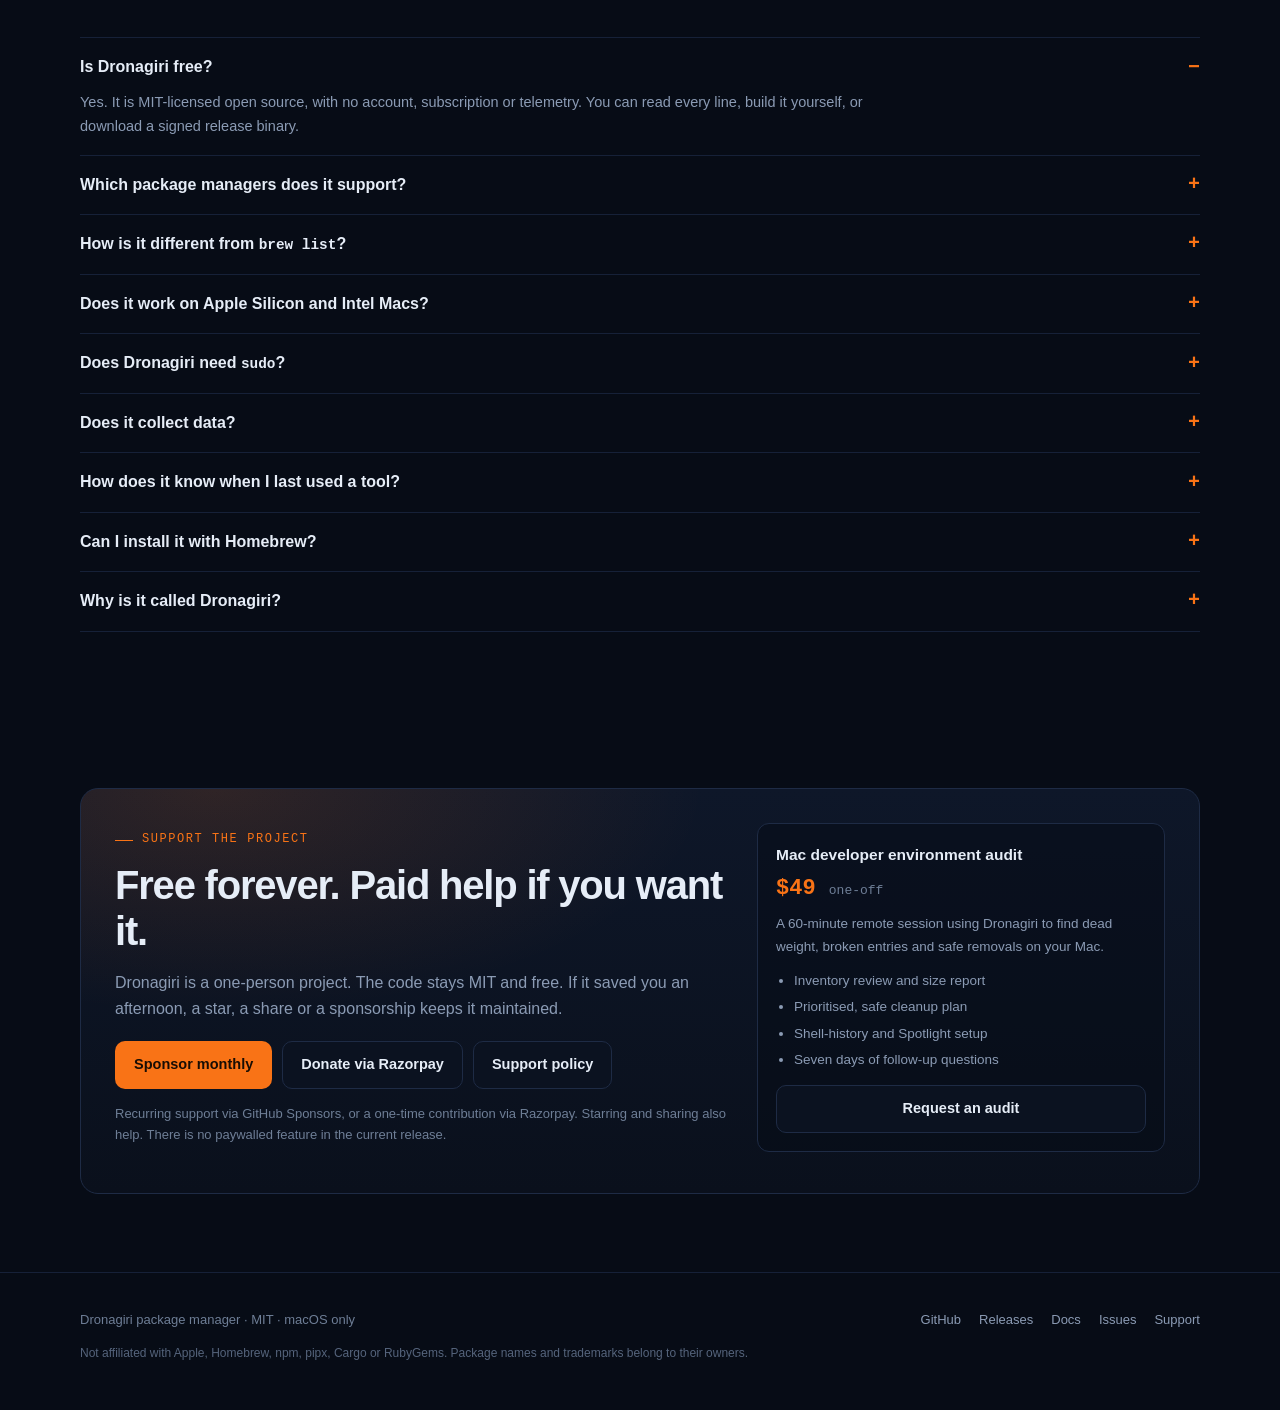
==== commit 83d59037: "Wire up live GitHub Sponsors and Razorpay support links GitHub Sponsors now has six published tiers," ====
--- a/docs/index.html
+++ b/docs/index.html
@@ -9,6 +9,7 @@
 <meta name="author" content="MasterShivnath007">
 <meta name="robots" content="index, follow, max-image-preview:large">
 <meta name="theme-color" content="#0B1220">
+<meta name="google-site-verification" content="QYXjg3LhLUVhhddlpAz2OgSoOXQC04r8CtDh82gqEtY">
 <link rel="canonical" href="https://mastershivnath007.github.io/dronagiri/">
 <link rel="icon" href="mark.svg" type="image/svg+xml">
 <link rel="apple-touch-icon" href="mark.svg">
@@ -154,6 +155,7 @@
       <a href="#guides">Guides</a>
       <a href="#install">Install</a>
       <a href="#faq">FAQ</a>
+      <a href="#support">Support</a>
       <a class="nav-cta" href="https://github.com/MasterShivnath007/dronagiri" target="_blank" rel="noopener">
         <svg viewBox="0 0 16 16" width="15" height="15" fill="currentColor" aria-hidden="true"><path d="M8 0C3.58 0 0 3.58 0 8c0 3.54 2.29 6.53 5.47 7.59.4.07.55-.17.55-.38 0-.19-.01-.82-.01-1.49-2.01.37-2.53-.49-2.69-.94-.09-.23-.48-.94-.82-1.13-.28-.15-.68-.52-.01-.53.63-.01 1.08.58 1.23.82.72 1.21 1.87.87 2.33.66.07-.52.28-.87.51-1.07-1.78-.2-3.64-.89-3.64-3.95 0-.87.31-1.59.82-2.15-.08-.2-.36-1.02.08-2.12 0 0 .67-.21 2.2.82.64-.18 1.32-.27 2-.27.68 0 1.36.09 2 .27 1.53-1.04 2.2-.82 2.2-.82.44 1.1.16 1.92.08 2.12.51.56.82 1.27.82 2.15 0 3.07-1.87 3.75-3.65 3.95.29.25.54.73.54 1.48 0 1.07-.01 1.93-.01 2.2 0 .21.15.46.55.38A8.01 8.01 0 0 0 16 8c0-4.42-3.58-8-8-8Z"/></svg>
         GitHub
@@ -480,10 +482,11 @@
           <h2>Free forever. Paid help if you want it.</h2>
           <p>Dronagiri is a one-person project. The code stays MIT and free. If it saved you an afternoon, a star, a share or a sponsorship keeps it maintained.</p>
           <div class="support-actions">
-            <a class="btn btn-primary" href="https://github.com/MasterShivnath007/dronagiri/issues/new?title=Mac%20cleanup%20request&body=What%20would%20you%20like%20cleaned%20up%3F%0A%0AMac%20model%3A%0AmacOS%20version%3A%0AApprox.%20free%20space%3A" target="_blank" rel="noopener">Request a $49 audit</a>
+            <a class="btn btn-primary" href="https://github.com/sponsors/MasterShivnath007" target="_blank" rel="noopener">Sponsor monthly</a>
+            <a class="btn btn-ghost" href="https://rzp.io/rzp/gkf8SP9" target="_blank" rel="noopener">Donate via Razorpay</a>
             <a class="btn btn-ghost" href="https://github.com/MasterShivnath007/dronagiri/blob/main/SUPPORT.md" target="_blank" rel="noopener">Support policy</a>
           </div>
-          <p style="font-size:13px;color:var(--faint);margin-top:14px">Prefer recurring support? <a href="https://github.com/sponsors/MasterShivnath007">GitHub Sponsors</a> is being set up. Starring the repo helps today. There is no paywalled feature in the current release.</p>
+          <p style="font-size:13px;color:var(--faint);margin-top:14px">Recurring support via GitHub Sponsors, or a one-time contribution via Razorpay. Starring and sharing also help. There is no paywalled feature in the current release.</p>
         </div>
         <div class="support-box">
           <h3>Mac developer environment audit</h3>
@@ -512,6 +515,7 @@
       <a href="https://github.com/MasterShivnath007/dronagiri/releases/latest">Releases</a>
       <a href="https://github.com/MasterShivnath007/dronagiri/blob/main/README.md">Docs</a>
       <a href="https://github.com/MasterShivnath007/dronagiri/issues">Issues</a>
+      <a href="#support">Support</a>
     </div>
   </div>
   <div class="wrap" style="margin-top:14px;color:#55647c;font-size:12px">Not affiliated with Apple, Homebrew, npm, pipx, Cargo or RubyGems. Package names and trademarks belong to their owners.</div>
--- a/docs/style.css
+++ b/docs/style.css
@@ -196,9 +196,9 @@
 /* faq */
 .faq { border-top: 1px solid var(--line-soft); }
 details { border-bottom: 1px solid var(--line-soft); padding: 16px 0; }
-summary { cursor: pointer; list-style: none; display: flex; align-items: center; justify-content: space-between; gap: 18px; font-weight: 600; font-size: 16px; }
+summary { cursor: pointer; list-style: none; display: block; position: relative; padding-right: 30px; font-weight: 600; font-size: 16px; }
 summary::-webkit-details-marker { display: none; }
-summary::after { content: "+"; color: var(--orange); font-family: var(--mono); font-size: 20px; line-height: 1; }
+summary::after { content: "+"; position: absolute; right: 0; top: 50%; transform: translateY(-50%); color: var(--orange); font-family: var(--mono); font-size: 20px; line-height: 1; }
 details[open] summary::after { content: "−"; }
 details p { margin: 10px 0 0; color: var(--muted); font-size: 14.5px; max-width: 820px; }
 details code { color: var(--text); font-size: .9em; }
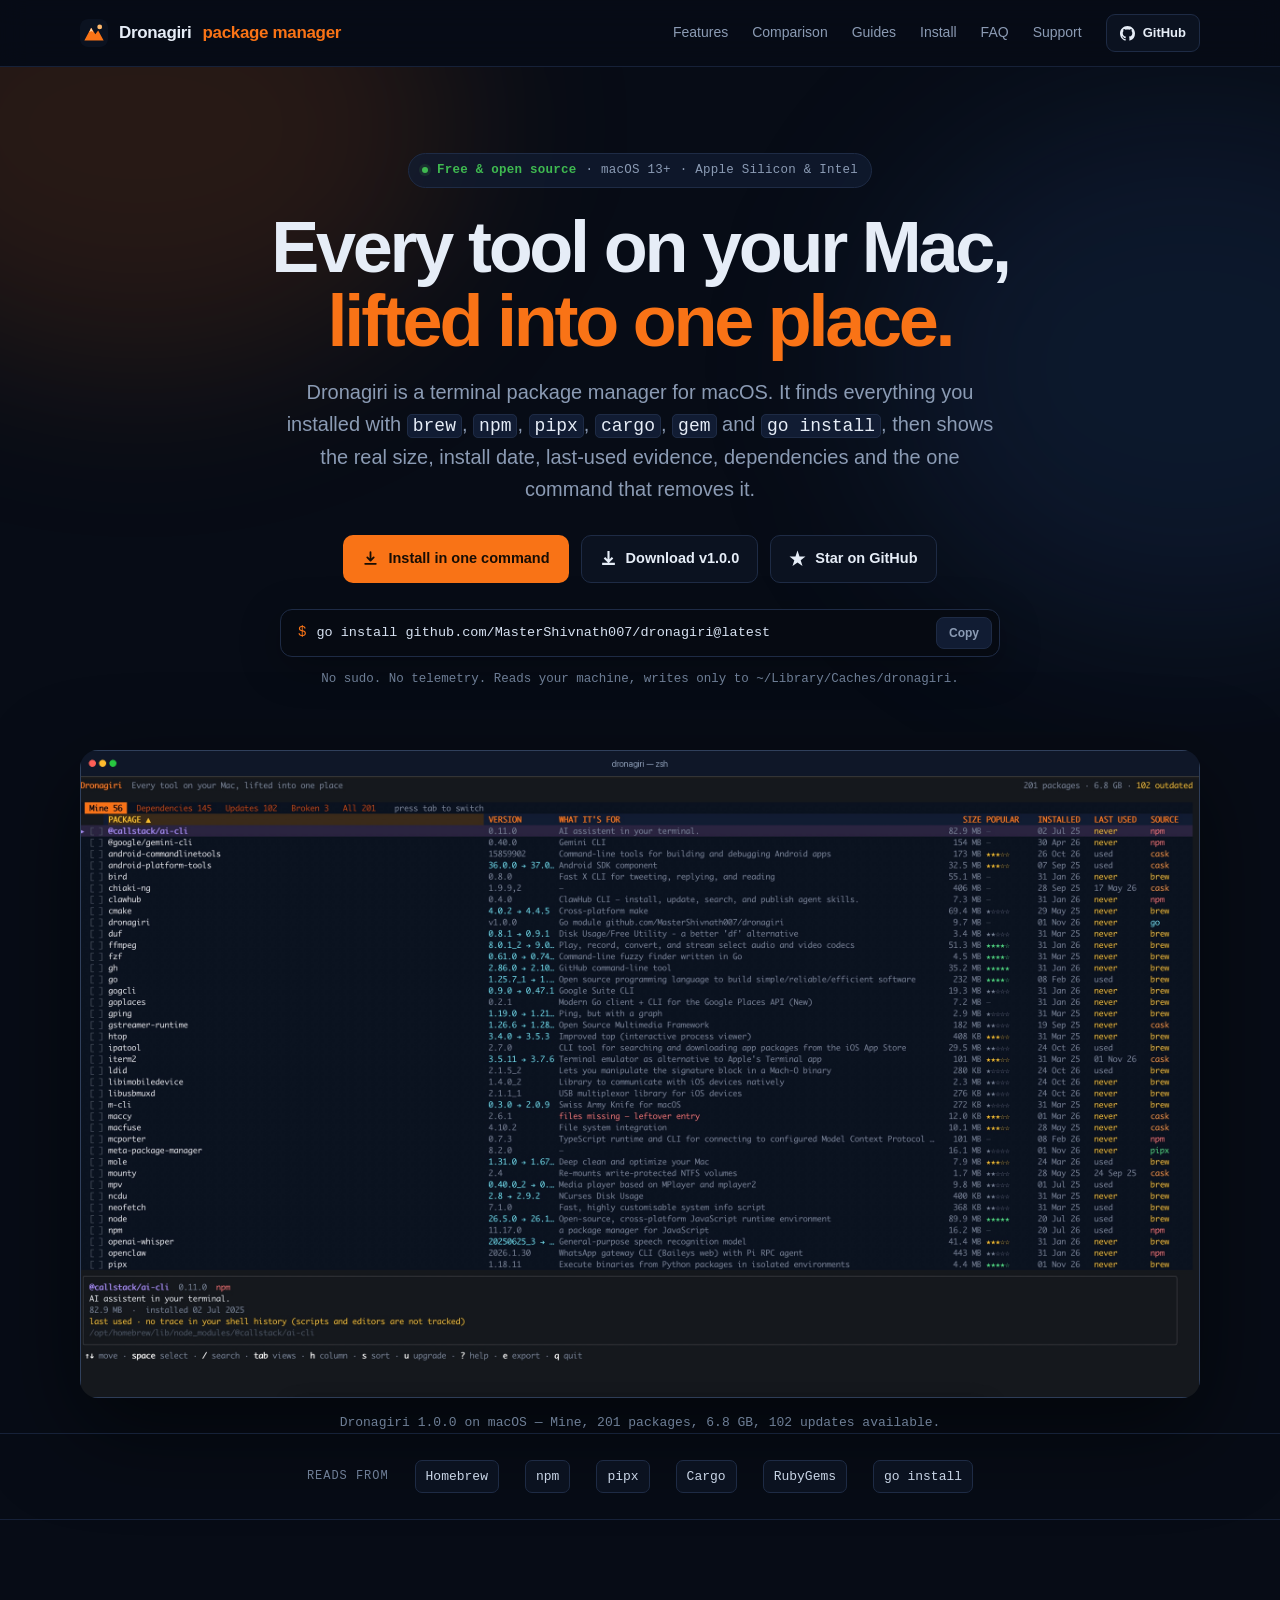
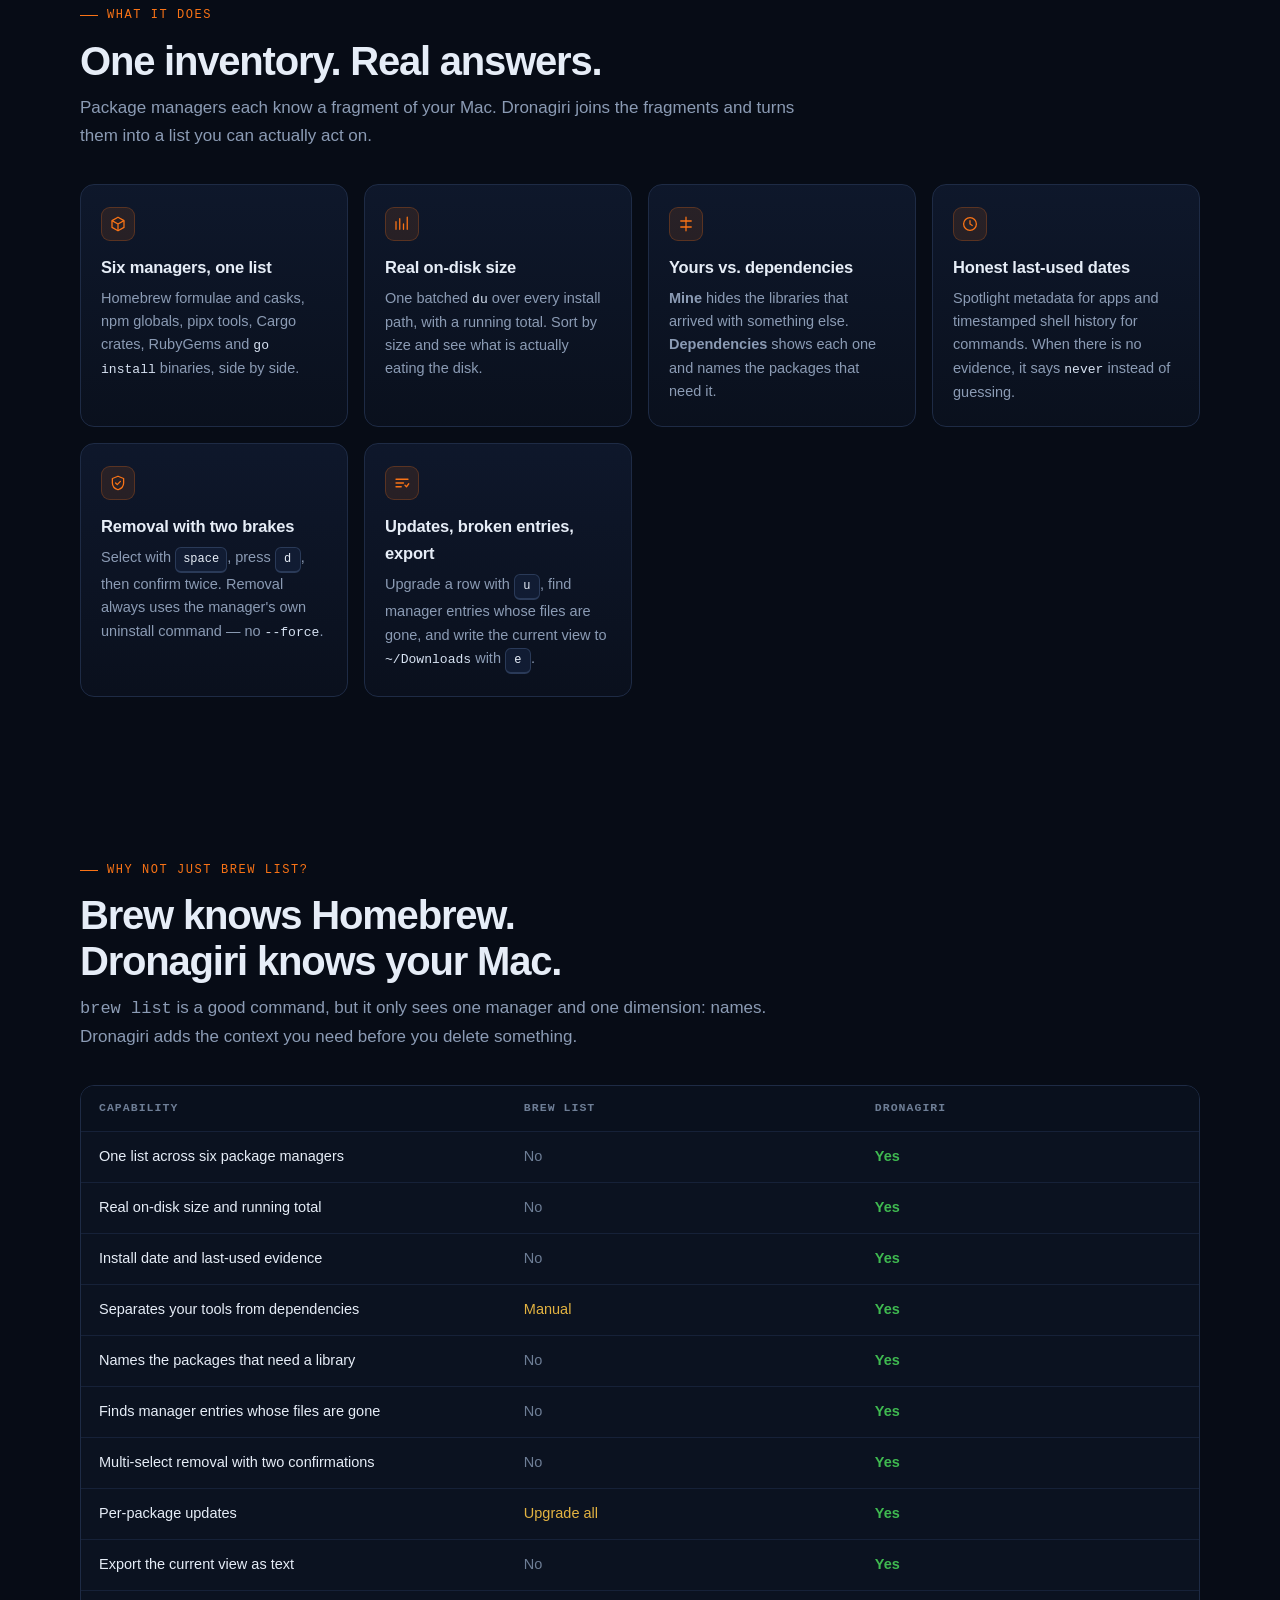
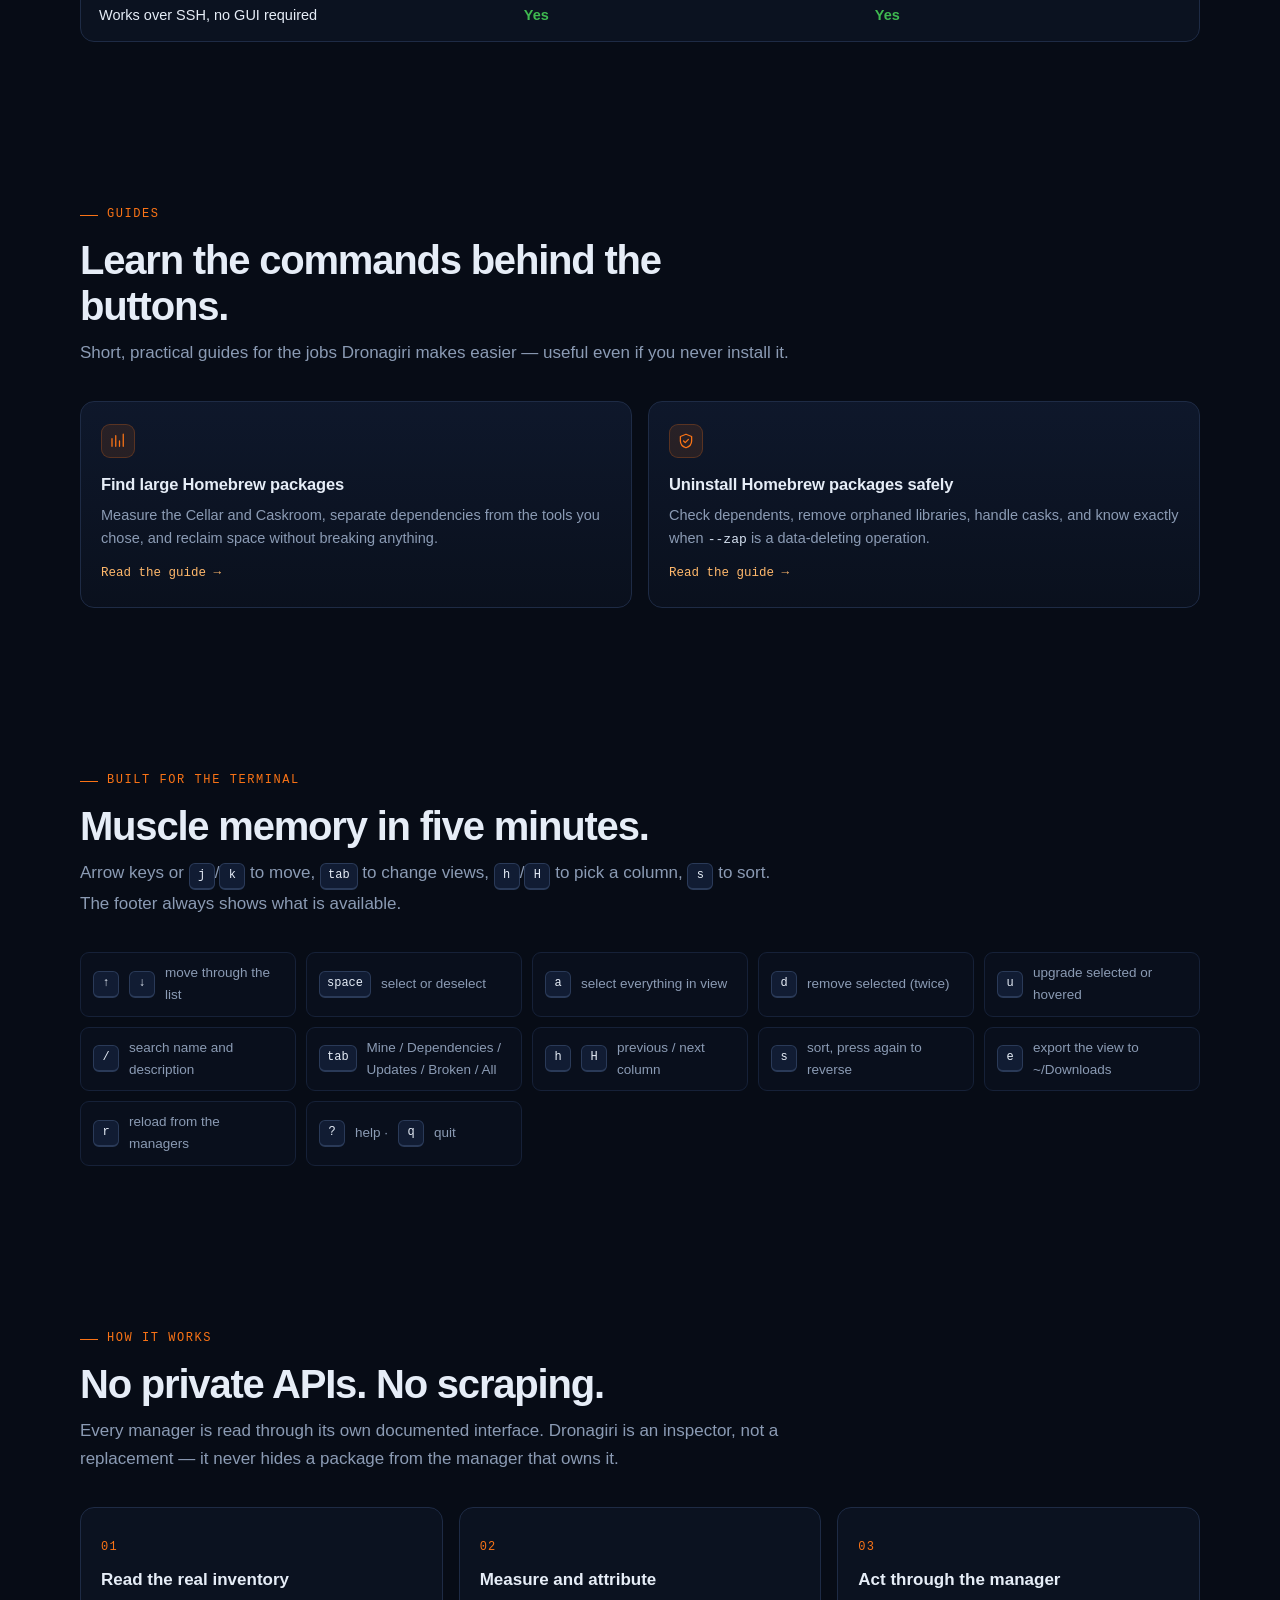
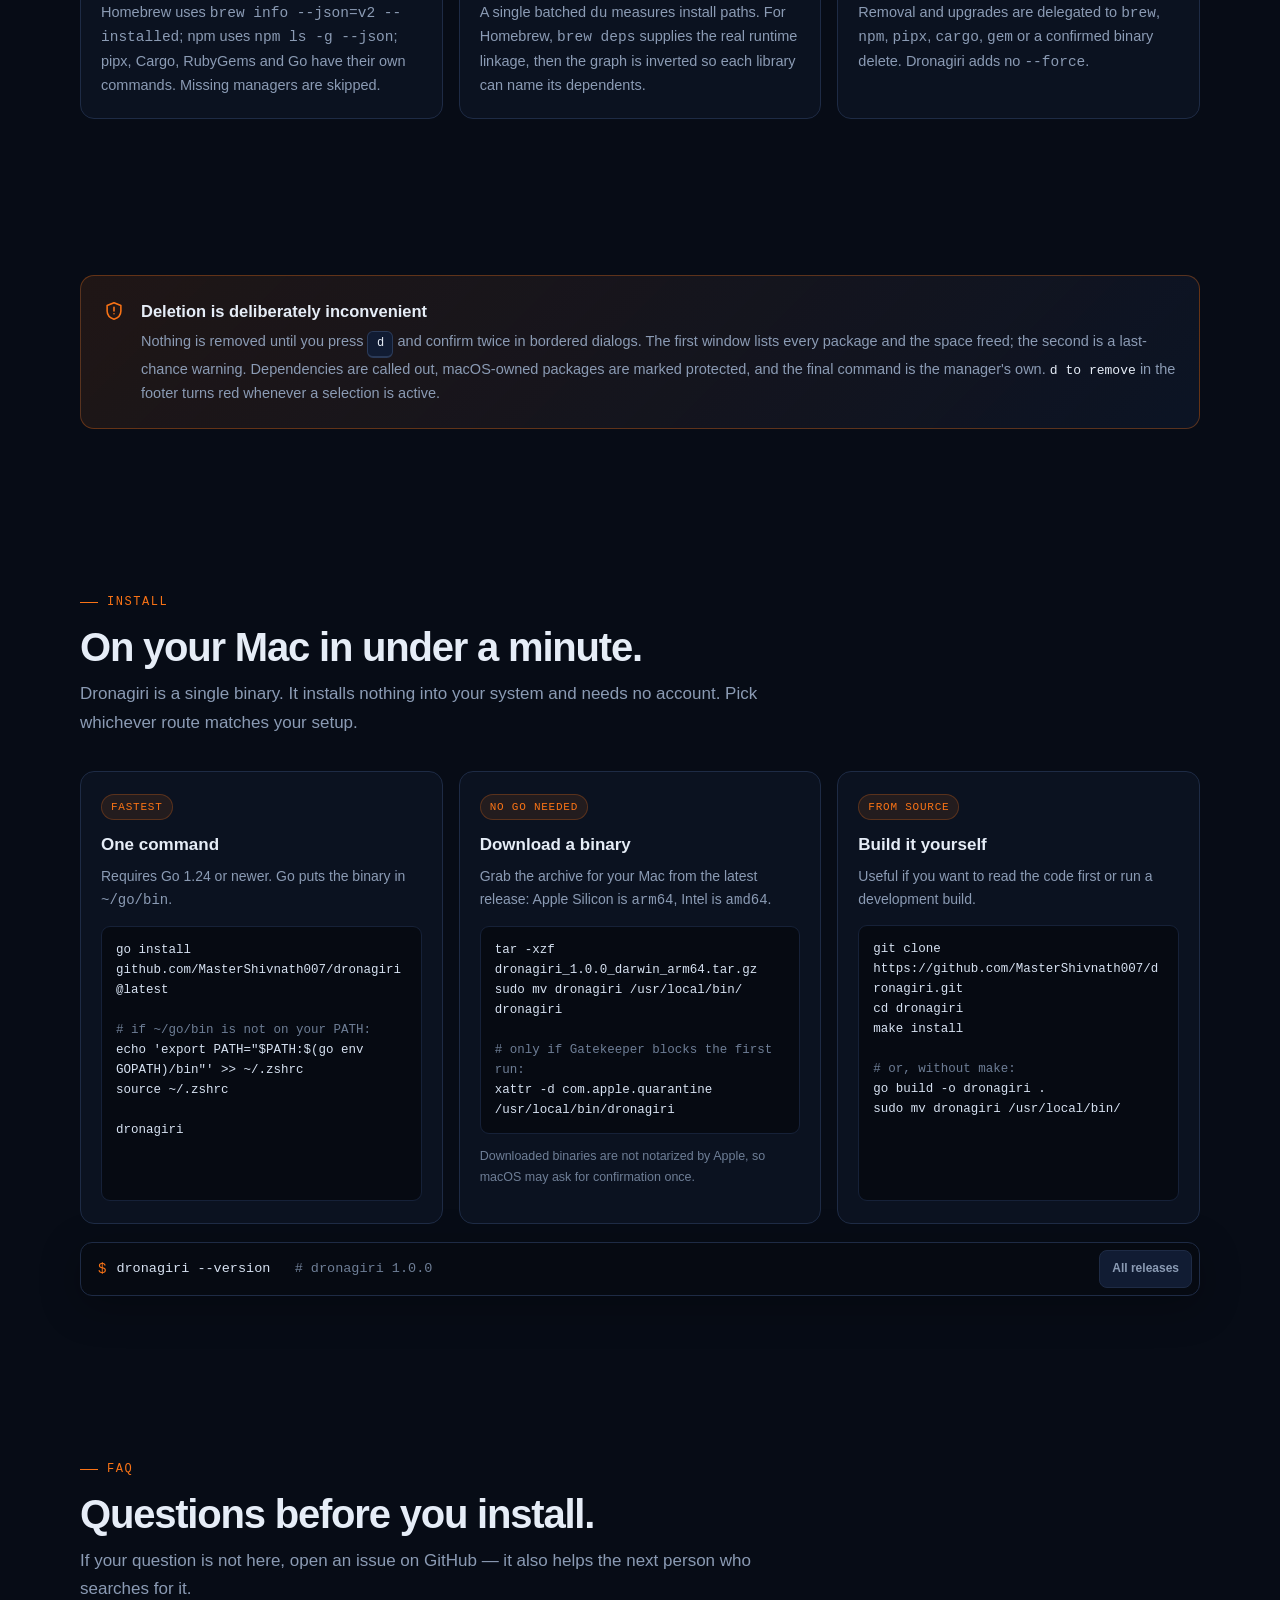
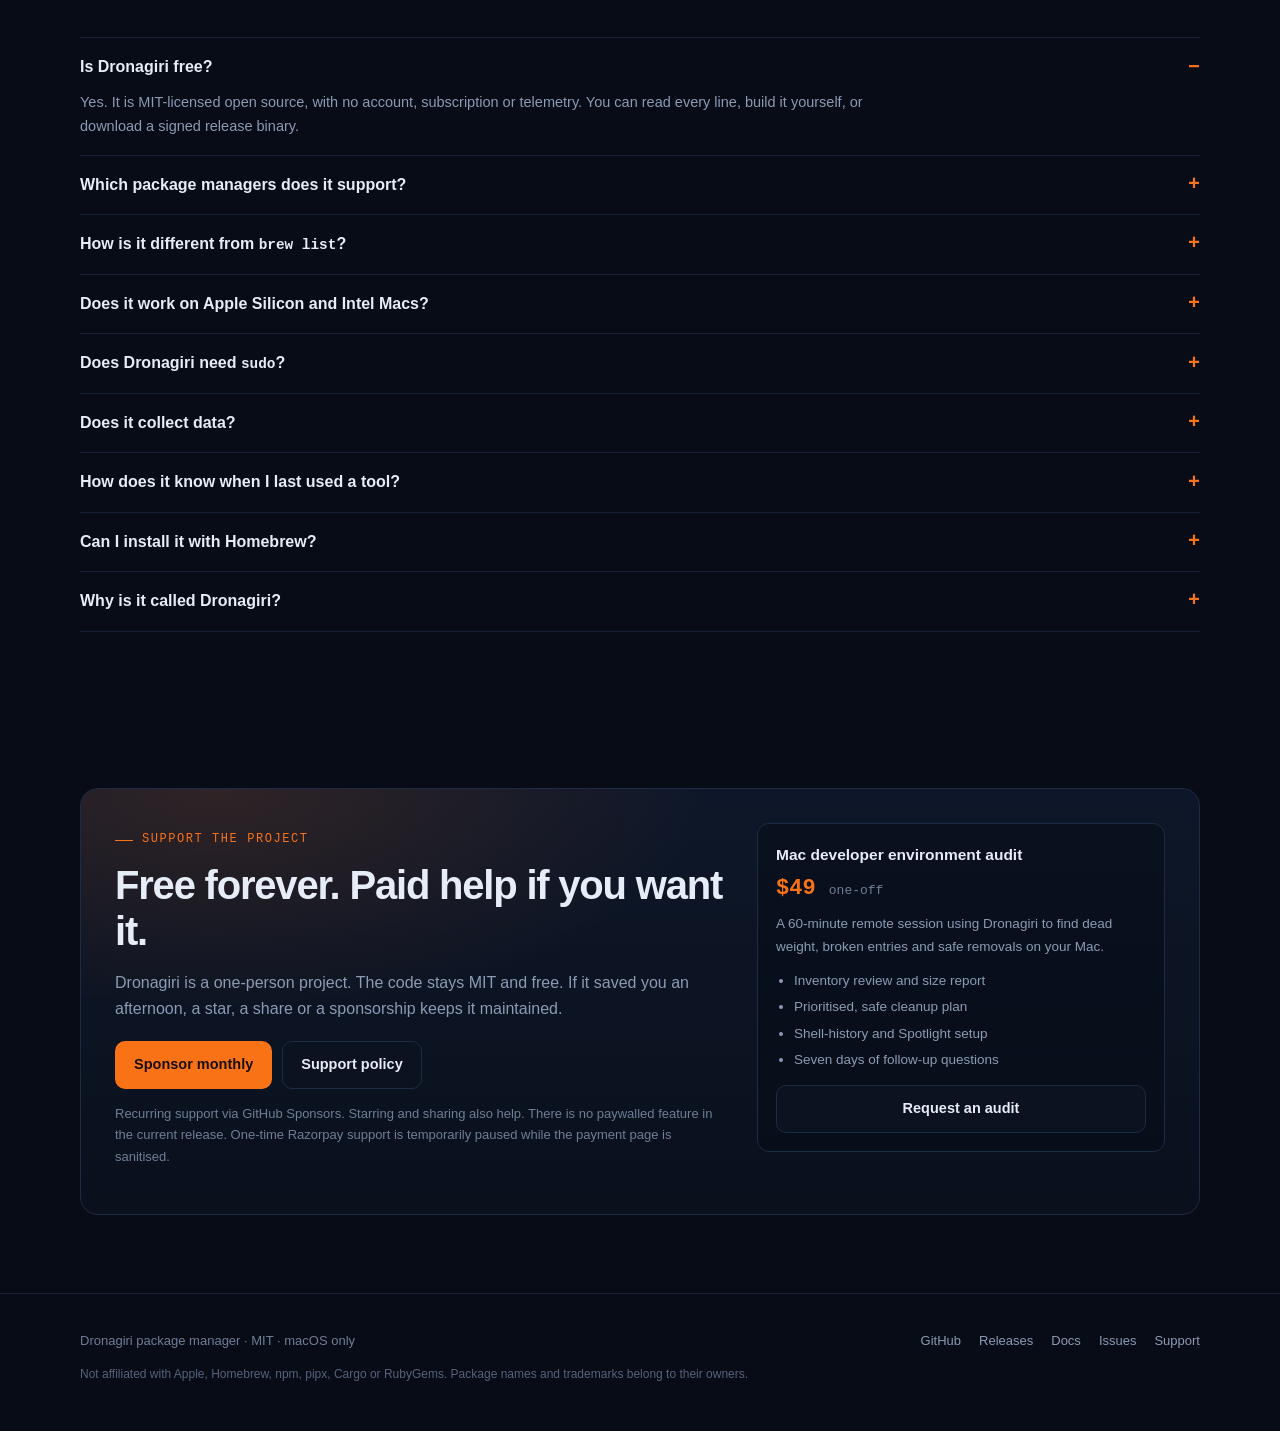
==== commit 9beecc4e: "Remove Razorpay payment links pending PII sanitisation" ====
--- a/docs/index.html
+++ b/docs/index.html
@@ -483,10 +483,9 @@
           <p>Dronagiri is a one-person project. The code stays MIT and free. If it saved you an afternoon, a star, a share or a sponsorship keeps it maintained.</p>
           <div class="support-actions">
             <a class="btn btn-primary" href="https://github.com/sponsors/MasterShivnath007" target="_blank" rel="noopener">Sponsor monthly</a>
-            <a class="btn btn-ghost" href="https://rzp.io/rzp/gkf8SP9" target="_blank" rel="noopener">Donate via Razorpay</a>
             <a class="btn btn-ghost" href="https://github.com/MasterShivnath007/dronagiri/blob/main/SUPPORT.md" target="_blank" rel="noopener">Support policy</a>
           </div>
-          <p style="font-size:13px;color:var(--faint);margin-top:14px">Recurring support via GitHub Sponsors, or a one-time contribution via Razorpay. Starring and sharing also help. There is no paywalled feature in the current release.</p>
+          <p style="font-size:13px;color:var(--faint);margin-top:14px">Recurring support via GitHub Sponsors. Starring and sharing also help. There is no paywalled feature in the current release. One-time Razorpay support is temporarily paused while the payment page is sanitised.</p>
         </div>
         <div class="support-box">
           <h3>Mac developer environment audit</h3>
